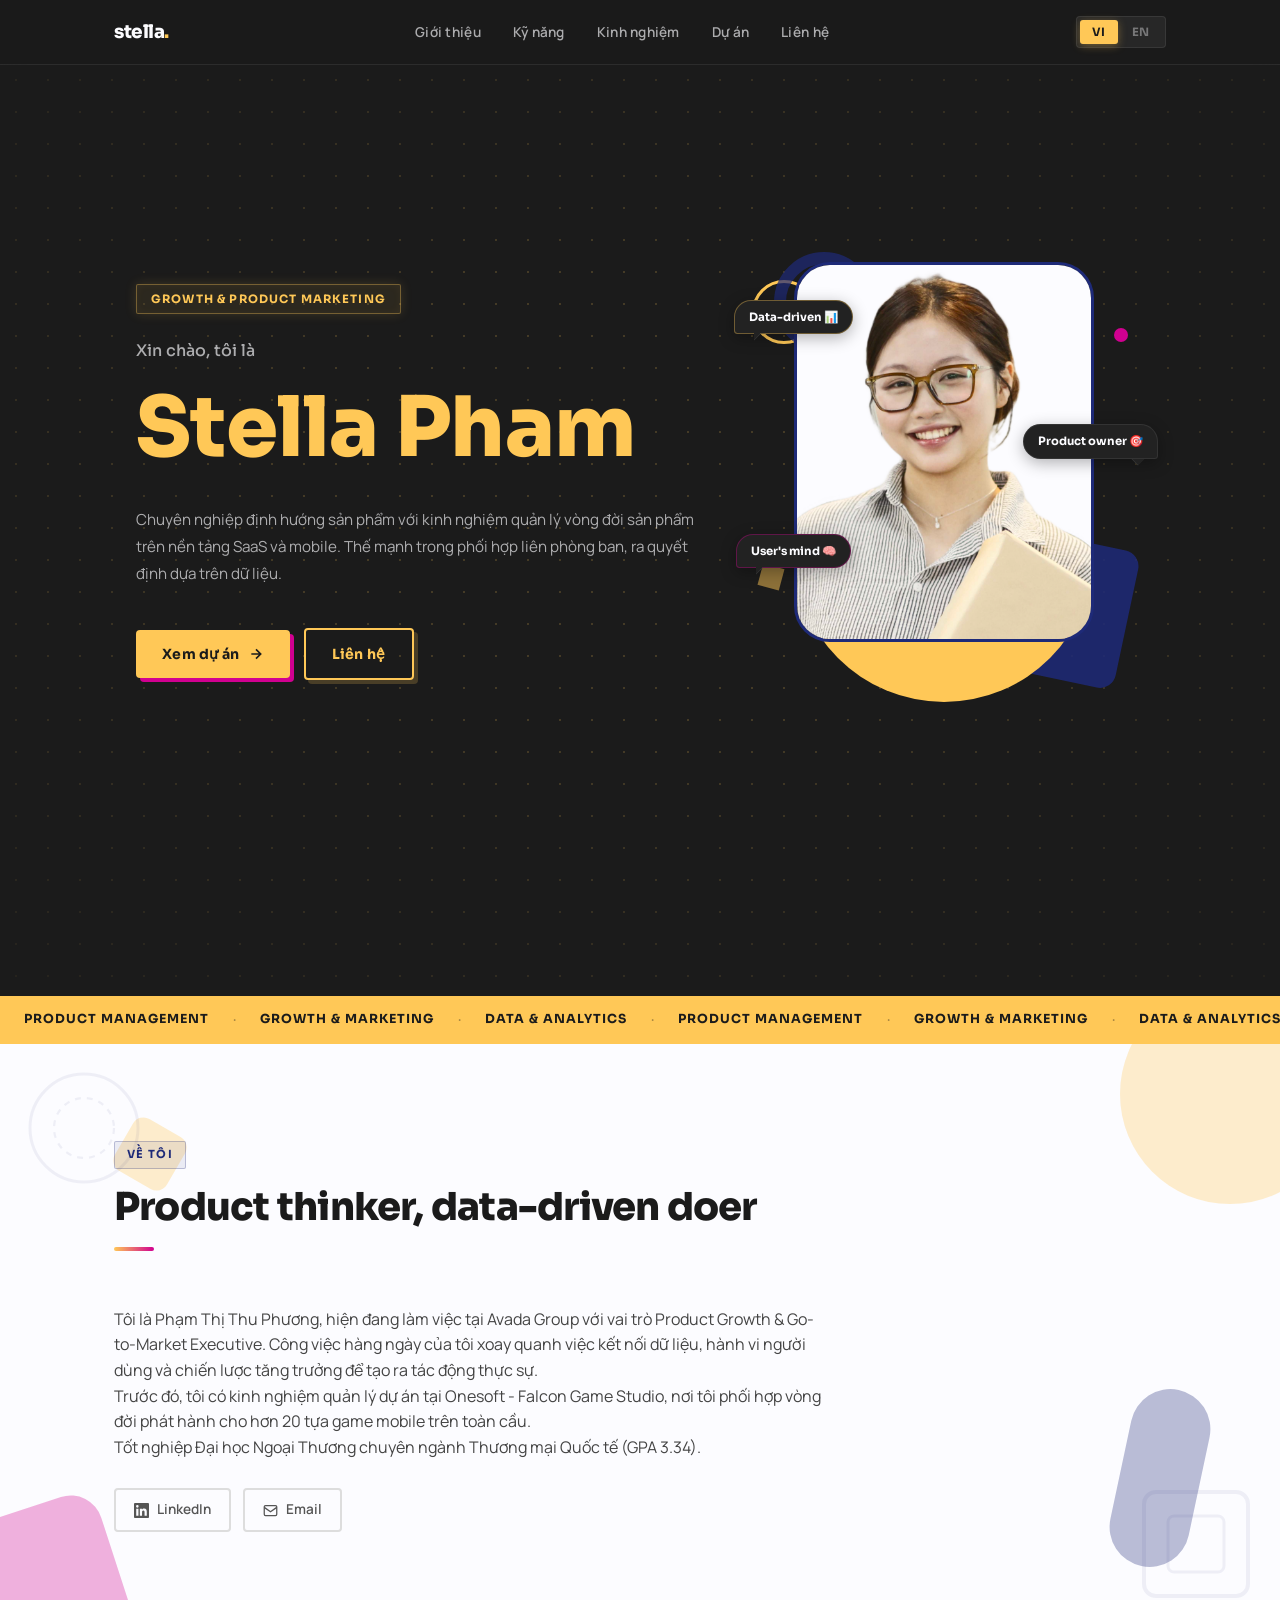
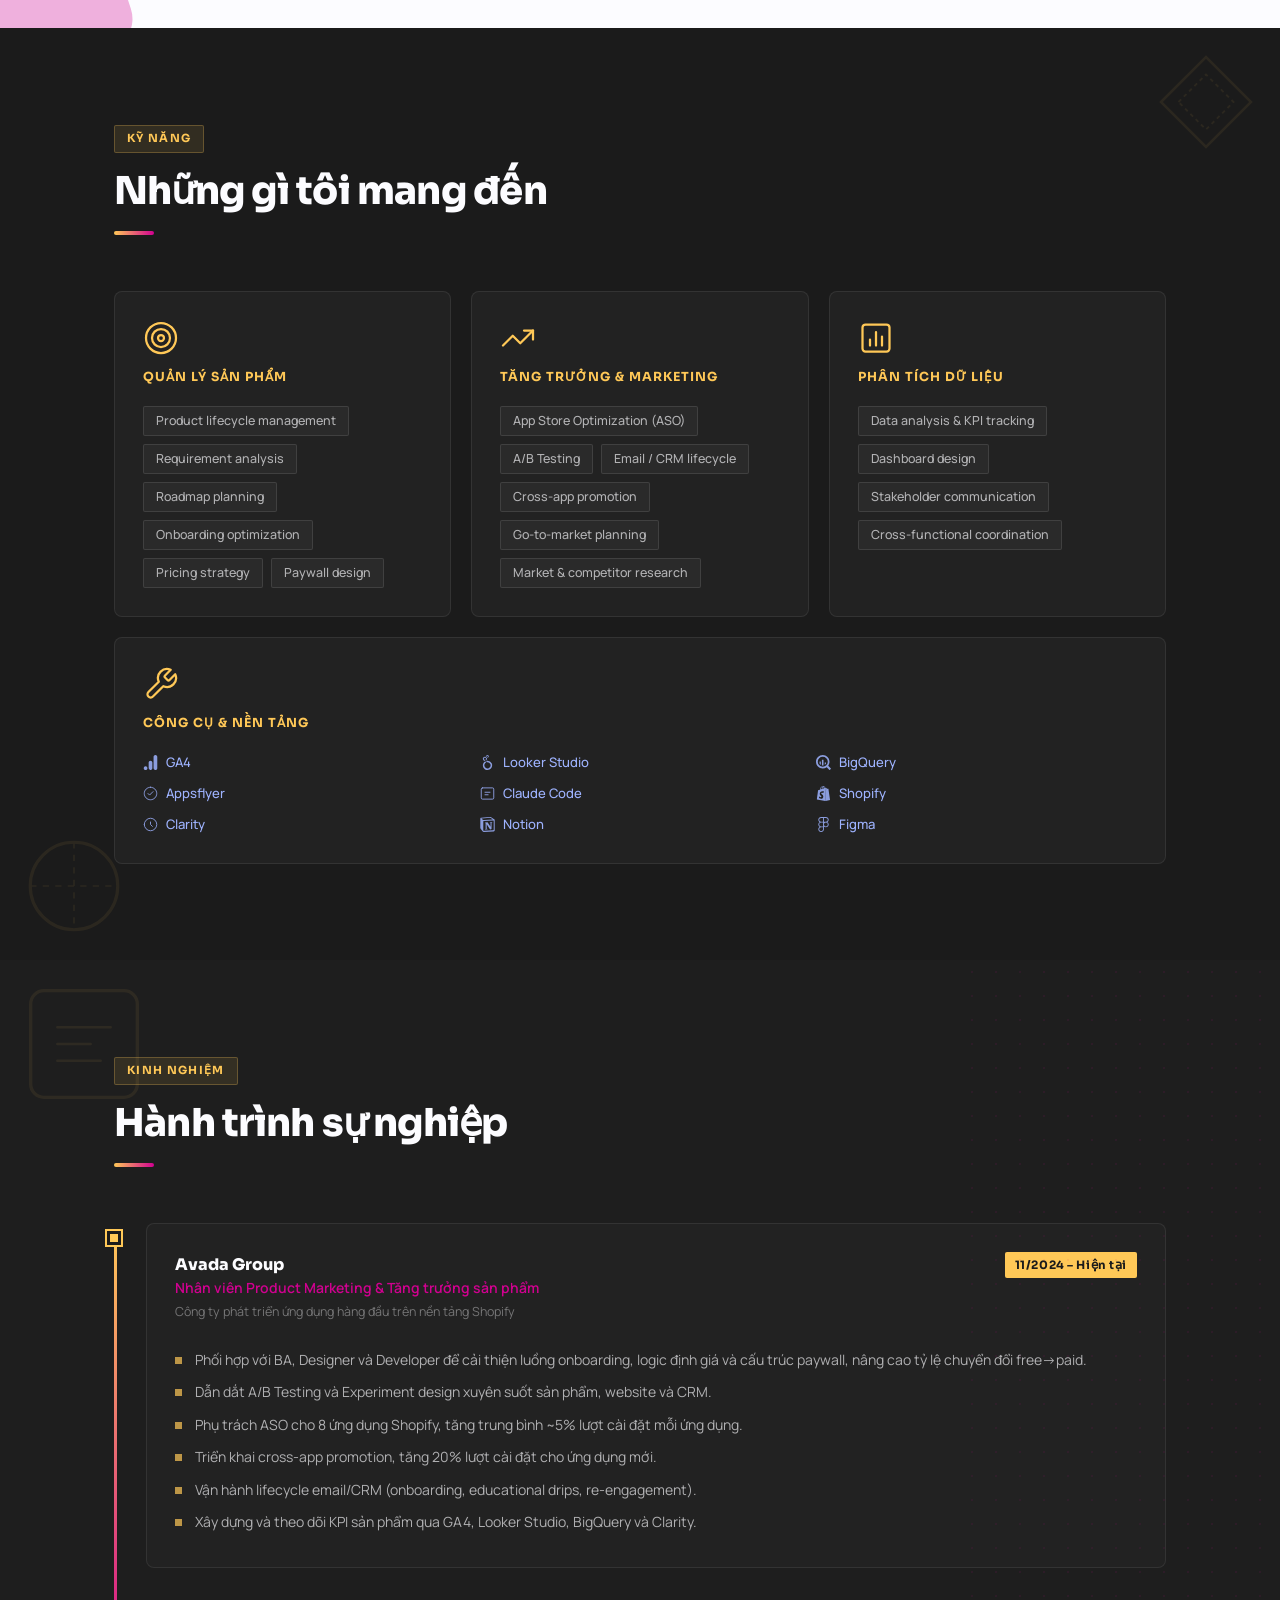
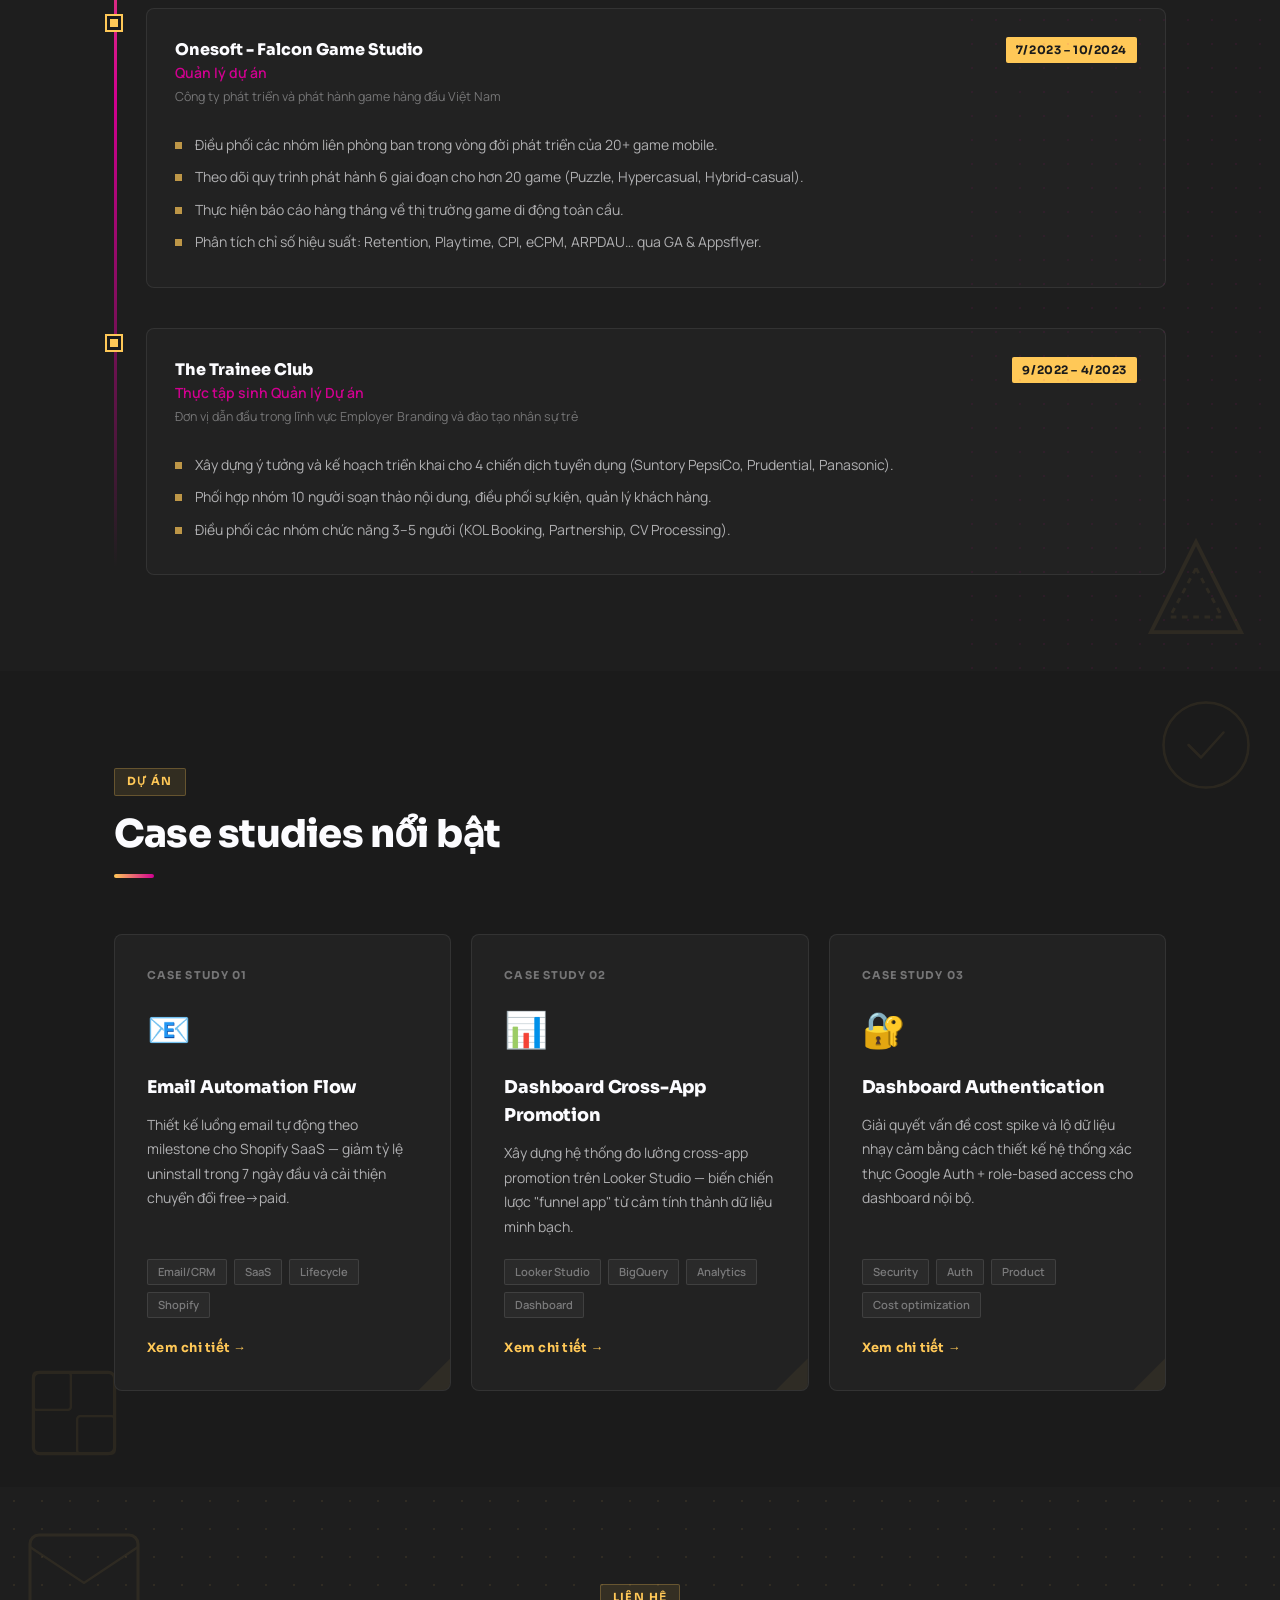
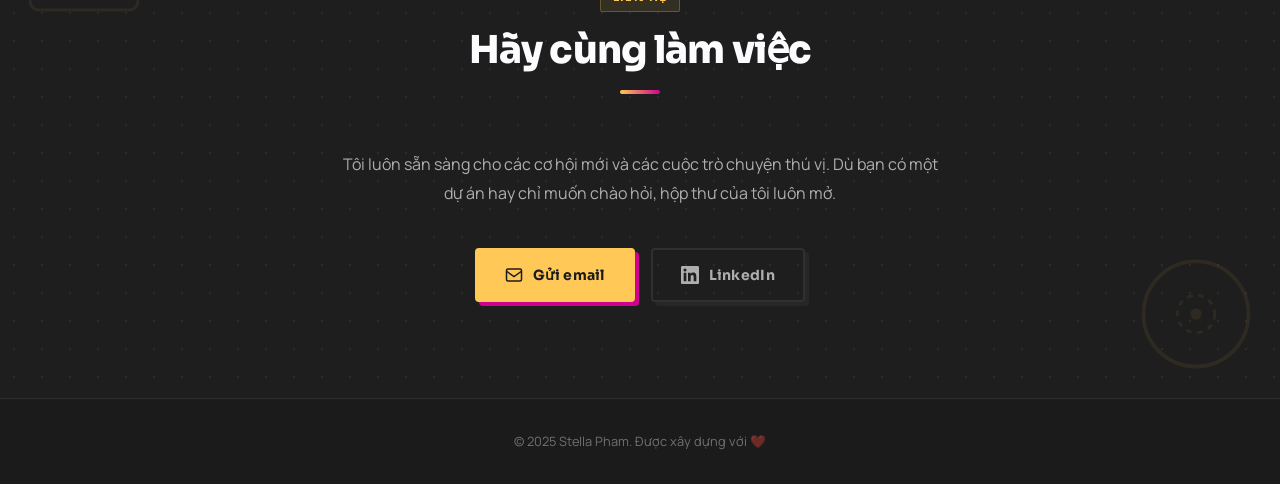
==== index.html @ 6e833554 "Initial commit — Stella Pham portfolio Full portfolio site: hero, about, skills, experience, project" ====
<!DOCTYPE html>
<html lang="vi">
<head>
  <meta charset="UTF-8" />
  <meta name="viewport" content="width=device-width, initial-scale=1.0" />
  <title>Stella Pham — Growth & Product Marketing</title>
  <meta name="description" content="Portfolio của Stella Pham — Growth & Product Marketing, chuyên gia SaaS & mobile." />
  <link rel="preconnect" href="https://fonts.googleapis.com" />
  <link rel="preconnect" href="https://fonts.gstatic.com" crossorigin />
  <link href="https://fonts.googleapis.com/css2?family=Sora:wght@400;500;600;700;800&family=Manrope:wght@400;500;600;700;800&display=swap" rel="stylesheet" />
  <link rel="stylesheet" href="css/style.css" />
</head>
<body>

<!-- ===================== NAVBAR ===================== -->
<nav>
  <div class="nav-inner">
    <div class="nav-logo">stella<span>.</span></div>
    <ul class="nav-links">
      <li><a href="#about" class="nav-link">Giới thiệu</a></li>
      <li><a href="#skills" class="nav-link">Kỹ năng</a></li>
      <li><a href="#experience" class="nav-link">Kinh nghiệm</a></li>
      <li><a href="#projects" class="nav-link">Dự án</a></li>
      <li><a href="#contact" class="nav-link">Liên hệ</a></li>
    </ul>
    <div class="lang-toggle">
      <button class="lang-btn active" data-lang="vi">VI</button>
      <button class="lang-btn" data-lang="en">EN</button>
    </div>
  </div>
</nav>

<!-- ===================== HERO ===================== -->
<section class="hero" id="home">
  <div class="hero-grid"></div>
  <div class="container">
    <div class="hero-layout">

      <!-- LEFT: Text -->
      <div class="hero-content">
        <div class="hero-tag" id="hero-badge-text">Growth & Product Marketing</div>

        <h1>
          <span id="hero-h1-line1">Xin chào, tôi là</span><br>
          <span class="name" id="hero-name">Stella Pham</span>
        </h1>

        <p class="hero-bio" id="hero-bio">
          Chuyên nghiệp định hướng sản phẩm với kinh nghiệm quản lý vòng đời sản phẩm trên nền tảng SaaS và mobile.
        </p>
        <div class="hero-cta">
          <a href="#projects" class="btn btn-primary" id="hero-cta-projects">
            <span id="hero-cta-projects-text">Xem dự án</span>
            <svg width="16" height="16" viewBox="0 0 24 24" fill="none" stroke="currentColor" stroke-width="2.5"><path d="M5 12h14M12 5l7 7-7 7"/></svg>
          </a>
          <a href="#contact" class="btn btn-secondary" id="hero-cta-contact">Liên hệ</a>
        </div>
      </div>

      <!-- RIGHT: Photo -->
      <div class="hero-visual">
        <!-- Decorative shapes -->
        <div class="hv-shape hv-shape-ring"></div>
        <div class="hv-shape hv-shape-dot"></div>
        <div class="hv-shape hv-shape-sq"></div>

        <!-- Chat bubbles -->
        <div class="hv-bubble hv-bubble-1">Data-driven 📊</div>
        <div class="hv-bubble hv-bubble-2">Product owner 🎯</div>
        <div class="hv-bubble hv-bubble-3">User's mind 🧠</div>

        <!-- Navy shapes behind photo -->
        <div class="hv-navy-rect"></div>
        <div class="hv-navy-ring"></div>

        <div class="hv-blob"></div>
        <div class="hv-frame">
          <img src="assets/avatar2.png" alt="Stella Pham" class="hv-photo" />
        </div>
      </div>

    </div>
  </div>
</section>

<!-- ===================== SCROLLING BANNER ===================== -->
<div class="marquee-bar">
  <div class="marquee-track">
    <span class="marquee-item">Product Management</span>
    <span class="marquee-sep">·</span>
    <span class="marquee-item">Growth &amp; Marketing</span>
    <span class="marquee-sep">·</span>
    <span class="marquee-item">Data &amp; Analytics</span>
    <span class="marquee-sep">·</span>
    <span class="marquee-item">Product Management</span>
    <span class="marquee-sep">·</span>
    <span class="marquee-item">Growth &amp; Marketing</span>
    <span class="marquee-sep">·</span>
    <span class="marquee-item">Data &amp; Analytics</span>
    <span class="marquee-sep">·</span>
    <span class="marquee-item">Product Management</span>
    <span class="marquee-sep">·</span>
    <span class="marquee-item">Growth &amp; Marketing</span>
    <span class="marquee-sep">·</span>
    <span class="marquee-item">Data &amp; Analytics</span>
    <span class="marquee-sep">·</span>
    <span class="marquee-item">Product Management</span>
    <span class="marquee-sep">·</span>
    <span class="marquee-item">Growth &amp; Marketing</span>
    <span class="marquee-sep">·</span>
    <span class="marquee-item">Data &amp; Analytics</span>
    <span class="marquee-sep">·</span>
  </div>
</div>

<!-- ===================== ABOUT ===================== -->
<section id="about" class="has-deco">
  <div class="about-shape about-shape-1"></div>
  <div class="about-shape about-shape-2"></div>
  <div class="about-shape about-shape-3"></div>
  <div class="about-shape about-shape-4"></div>
  <svg class="sec-deco sec-deco-tl" viewBox="0 0 80 80" fill="none" xmlns="http://www.w3.org/2000/svg">
    <circle cx="40" cy="40" r="36" stroke="currentColor" stroke-width="2"/>
    <circle cx="40" cy="40" r="20" stroke="currentColor" stroke-width="1.5" stroke-dasharray="4 4"/>
  </svg>
  <svg class="sec-deco sec-deco-br" viewBox="0 0 60 60" fill="none" xmlns="http://www.w3.org/2000/svg">
    <rect x="4" y="4" width="52" height="52" rx="6" stroke="currentColor" stroke-width="2"/>
    <rect x="16" y="16" width="28" height="28" rx="3" stroke="currentColor" stroke-width="1.5"/>
  </svg>
  <div class="container">
    <div class="about-grid">
      <div class="fade-in">
        <div class="section-header">
          <div class="section-tag" id="about-tag">Về tôi</div>
          <h2 class="section-title" id="about-title">Product thinker, data-driven doer</h2>
          <div class="section-line"></div>
        </div>
        <p id="about-p1"></p>
        <p id="about-p2"></p>
        <p id="about-p3"></p>
        <div class="about-links">
          <a href="https://www.linkedin.com/in/stella-pham-growth/" target="_blank" class="about-link">
            <svg viewBox="0 0 24 24" fill="currentColor"><path d="M20.447 20.452h-3.554v-5.569c0-1.328-.027-3.037-1.852-3.037-1.853 0-2.136 1.445-2.136 2.939v5.667H9.351V9h3.414v1.561h.046c.477-.9 1.637-1.85 3.37-1.85 3.601 0 4.267 2.37 4.267 5.455v6.286zM5.337 7.433a2.062 2.062 0 01-2.063-2.065 2.064 2.064 0 112.063 2.065zm1.782 13.019H3.555V9h3.564v11.452zM22.225 0H1.771C.792 0 0 .774 0 1.729v20.542C0 23.227.792 24 1.771 24h20.451C23.2 24 24 23.227 24 22.271V1.729C24 .774 23.2 0 22.222 0h.003z"/></svg>
            <span id="about-link-linkedin">LinkedIn</span>
          </a>
          <a href="mailto:stellapham.work@gmail.com" class="about-link">
            <svg viewBox="0 0 24 24" fill="none" stroke="currentColor" stroke-width="2"><rect x="2" y="4" width="20" height="16" rx="2"/><path d="m2 7 10 7 10-7"/></svg>
            <span id="about-link-email">Email</span>
          </a>
        </div>
      </div>
    </div>
  </div>
</section>

<!-- ===================== SKILLS ===================== -->
<section id="skills" class="has-deco">
  <svg class="sec-deco sec-deco-tr" viewBox="0 0 80 80" fill="none">
    <path d="M4 40 L40 4 L76 40 L40 76 Z" stroke="currentColor" stroke-width="2"/>
    <path d="M18 40 L40 18 L62 40 L40 62 Z" stroke="currentColor" stroke-width="1.5" stroke-dasharray="3 3"/>
  </svg>
  <svg class="sec-deco sec-deco-bl" viewBox="0 0 64 64" fill="none">
    <circle cx="32" cy="32" r="28" stroke="currentColor" stroke-width="2"/>
    <line x1="32" y1="4" x2="32" y2="60" stroke="currentColor" stroke-width="1" stroke-dasharray="4 4"/>
    <line x1="4" y1="32" x2="60" y2="32" stroke="currentColor" stroke-width="1" stroke-dasharray="4 4"/>
  </svg>
  <div class="container">
    <div class="section-header fade-in">
      <div class="section-tag" id="skills-tag">Kỹ năng</div>
      <h2 class="section-title" id="skills-title">Những gì tôi mang đến</h2>
      <div class="section-line"></div>
    </div>
    <div class="skills-grid">
      <div class="skill-category fade-in">
        <div class="skill-cat-icon"><svg viewBox="0 0 24 24" fill="none" stroke="currentColor" stroke-width="1.5" stroke-linecap="round"><circle cx="12" cy="12" r="10"/><circle cx="12" cy="12" r="6"/><circle cx="12" cy="12" r="2"/></svg></div>
        <div class="skill-cat-name" id="skills-cat1">Quản lý sản phẩm</div>
        <div class="skill-tags">
          <span class="skill-tag">Product lifecycle management</span>
          <span class="skill-tag">Requirement analysis</span>
          <span class="skill-tag">Roadmap planning</span>
          <span class="skill-tag">Onboarding optimization</span>
          <span class="skill-tag">Pricing strategy</span>
          <span class="skill-tag">Paywall design</span>
        </div>
      </div>
      <div class="skill-category fade-in">
        <div class="skill-cat-icon"><svg viewBox="0 0 24 24" fill="none" stroke="currentColor" stroke-width="1.5" stroke-linecap="round" stroke-linejoin="round"><polyline points="22 7 13.5 15.5 8.5 10.5 2 17"/><polyline points="16 7 22 7 22 13"/></svg></div>
        <div class="skill-cat-name" id="skills-cat2">Tăng trưởng & Marketing</div>
        <div class="skill-tags">
          <span class="skill-tag">App Store Optimization (ASO)</span>
          <span class="skill-tag">A/B Testing</span>
          <span class="skill-tag">Email / CRM lifecycle</span>
          <span class="skill-tag">Cross-app promotion</span>
          <span class="skill-tag">Go-to-market planning</span>
          <span class="skill-tag">Market & competitor research</span>
        </div>
      </div>
      <div class="skill-category fade-in">
        <div class="skill-cat-icon"><svg viewBox="0 0 24 24" fill="none" stroke="currentColor" stroke-width="1.5" stroke-linecap="round" stroke-linejoin="round"><rect x="3" y="3" width="18" height="18" rx="2"/><path d="M8 17V13M12 17V8M16 17V11"/></svg></div>
        <div class="skill-cat-name" id="skills-cat3">Phân tích dữ liệu</div>
        <div class="skill-tags">
          <span class="skill-tag">Data analysis & KPI tracking</span>
          <span class="skill-tag">Dashboard design</span>
          <span class="skill-tag">Stakeholder communication</span>
          <span class="skill-tag">Cross-functional coordination</span>
        </div>
      </div>
      <div class="skill-category skill-category-full fade-in">
        <div class="skill-cat-icon"><svg viewBox="0 0 24 24" fill="none" stroke="currentColor" stroke-width="1.5" stroke-linecap="round" stroke-linejoin="round"><path d="M14.7 6.3a1 1 0 0 0 0 1.4l1.6 1.6a1 1 0 0 0 1.4 0l3.77-3.77a6 6 0 0 1-7.94 7.94l-6.91 6.91a2.12 2.12 0 0 1-3-3l6.91-6.91a6 6 0 0 1 7.94-7.94l-3.76 3.76z"/></svg></div>
        <div class="skill-cat-name" id="skills-cat4">Công cụ & Nền tảng</div>
        <div class="tool-list">
          <div class="tool-item">
            <svg class="tool-icon" viewBox="0 0 24 24" fill="currentColor"><path d="M22.84 2.9982v17.9987c.0086 1.6473-1.3197 2.9897-2.967 2.9984a2.9808 2.9808 0 01-.3677-.0208c-1.528-.226-2.6477-1.5558-2.6105-3.1V3.1204c-.0369-1.5458 1.0856-2.8762 2.6157-3.1 1.6361-.1915 3.1178.9796 3.3093 2.6158.014.1201.0208.241.0202.3619zM4.1326 18.0548c-1.6417 0-2.9726 1.331-2.9726 2.9726C1.16 22.6691 2.4909 24 4.1326 24s2.9726-1.3309 2.9726-2.9726-1.331-2.9726-2.9726-2.9726zm7.8728-9.0098c-.0171 0-.0342 0-.0513.0003-1.6495.0904-2.9293 1.474-2.891 3.1256v7.9846c0 2.167.9535 3.4825 2.3505 3.763 1.6118.3266 3.1832-.7152 3.5098-2.327.04-.1974.06-.3983.0593-.5998v-8.9585c.003-1.6474-1.33-2.9852-2.9773-2.9882z"/></svg>
            <span>GA4</span>
          </div>
          <div class="tool-item">
            <svg class="tool-icon" viewBox="0 0 24 24" fill="currentColor"><path d="M11.9475 0c-1.1598.0021-2.0982.944-2.096 2.1038a2.1 2.1 0 00.356 1.166l.895-.8959a.884.884 0 11.565.564l-.895.895c.9593.6478 2.2621.3953 2.91-.564.6478-.9593.3953-2.262-.564-2.91A2.096 2.096 0 0011.9475 0zm-.835 6.1128a3.2629 3.2629 0 00-.653-1.965l-1.164 1.162a1.667 1.667 0 01-.318 2.012l.632 1.5449a3.2819 3.2819 0 001.503-2.754zm-3.2499 1.666h-.03c-.9217.0009-1.6697-.7455-1.6707-1.6673-.001-.9217.7454-1.6697 1.6672-1.6707a1.669 1.669 0 01.9195.275l1.152-1.152c-1.4069-1.141-3.4724-.9257-4.6135.4811s-.9257 3.4723.481 4.6135a3.2799 3.2799 0 002.7275.6652l-.633-1.5439v-.001zm4.1279 1.3359c-.728 0-1.452.106-2.15.315l.922 2.2519c2.6872-.6819 5.4184.9438 6.1002 3.631.6818 2.6873-.9439 5.4184-3.6311 6.1002s-5.4184-.9439-6.1002-3.631c-.5682-2.2394.4655-4.5774 2.5041-5.6643l-.91-2.2449c-3.6908 1.808-5.2173 6.2657-3.4093 9.9567l.0005.001c1.808 3.6909 6.2657 5.2173 9.9567 3.4093l.001-.0005c3.6913-1.8071 5.2187-6.2645 3.4116-9.9558a7.4417 7.4417 0 00-6.6865-4.1696h-.008l-.001.001z"/></svg>
            <span>Looker Studio</span>
          </div>
          <div class="tool-item">
            <svg class="tool-icon" viewBox="0 0 24 24" fill="currentColor"><path d="M5.676 10.595h2.052v5.244a5.892 5.892 0 0 1-2.052-2.088v-3.156zm18.179 10.836a.504.504 0 0 1 0 .708l-1.716 1.716a.504.504 0 0 1-.708 0l-4.248-4.248a.206.206 0 0 1-.007-.007c-.02-.02-.028-.045-.043-.066a10.736 10.736 0 0 1-6.334 2.065C4.835 21.599 0 16.764 0 10.799S4.835 0 10.8 0s10.799 4.835 10.799 10.8c0 2.369-.772 4.553-2.066 6.333.025.017.052.028.074.05l4.248 4.248zm-5.028-10.632a8.015 8.015 0 1 0-8.028 8.028h.024a8.016 8.016 0 0 0 8.004-8.028zm-4.86 4.98a6.002 6.002 0 0 0 2.04-2.184v-1.764h-2.04v3.948zm-4.5.948c.442.057.887.08 1.332.072.4.025.8.025 1.2 0V7.692H9.468v9.035z"/></svg>
            <span>BigQuery</span>
          </div>
          <div class="tool-item">
            <svg class="tool-icon" viewBox="0 0 24 24" fill="none" stroke="currentColor" stroke-width="1.5" stroke-linecap="round" stroke-linejoin="round"><path d="M12 2C6.48 2 2 6.48 2 12s4.48 10 10 10 10-4.48 10-10S17.52 2 12 2z"/><path d="M8 12l2.5 2.5L16 9"/></svg>
            <span>Appsflyer</span>
          </div>
          <div class="tool-item">
            <svg class="tool-icon" viewBox="0 0 24 24" fill="none" stroke="currentColor" stroke-width="1.5" stroke-linecap="round" stroke-linejoin="round"><rect x="2" y="3" width="20" height="18" rx="2"/><path d="M8 10h8M8 14h5"/></svg>
            <span>Claude Code</span>
          </div>
          <div class="tool-item">
            <svg class="tool-icon" viewBox="0 0 24 24" fill="currentColor"><path d="M15.337 23.979l7.216-1.561s-2.604-17.613-2.625-17.73c-.018-.116-.114-.192-.211-.192s-1.929-.136-1.929-.136-1.275-1.274-1.439-1.411c-.045-.037-.075-.057-.121-.074l-.914 21.104h.023zM11.71 11.305s-.81-.424-1.774-.424c-1.447 0-1.504.906-1.504 1.141 0 1.232 3.24 1.715 3.24 4.629 0 2.295-1.44 3.76-3.406 3.76-2.354 0-3.54-1.465-3.54-1.465l.646-2.086s1.245 1.066 2.28 1.066c.675 0 .975-.545.975-.932 0-1.619-2.654-1.694-2.654-4.359-.034-2.237 1.571-4.416 4.827-4.416 1.257 0 1.875.361 1.875.361l-.945 2.715-.02.01zM11.17.83c.136 0 .271.038.405.135-.984.465-2.064 1.639-2.508 3.992-.656.213-1.293.405-1.889.578C7.697 3.75 8.951.84 11.17.84V.83zm1.235 2.949v.135c-.754.232-1.583.484-2.394.736.466-1.777 1.333-2.645 2.085-2.971.193.501.309 1.176.309 2.1zm.539-2.234c.694.074 1.141.867 1.429 1.755-.349.114-.735.231-1.158.366v-.252c0-.752-.096-1.371-.271-1.871v.002zm2.992 1.289c-.02 0-.06.021-.078.021s-.289.075-.714.21c-.423-1.233-1.176-2.37-2.508-2.37h-.115C12.135.209 11.669 0 11.265 0 8.159 0 6.675 3.877 6.21 5.846c-1.194.365-2.063.636-2.16.674-.675.213-.694.232-.772.87-.075.462-1.83 14.063-1.83 14.063L15.009 24l.927-21.166z"/></svg>
            <span>Shopify</span>
          </div>
          <div class="tool-item">
            <svg class="tool-icon" viewBox="0 0 24 24" fill="none" stroke="currentColor" stroke-width="1.5" stroke-linecap="round" stroke-linejoin="round"><path d="M2 12a10 10 0 1 0 20 0 10 10 0 0 0-20 0"/><path d="M12 8v4l3 3"/></svg>
            <span>Clarity</span>
          </div>
          <div class="tool-item">
            <svg class="tool-icon" viewBox="0 0 24 24" fill="currentColor"><path d="M4.459 4.208c.746.606 1.026.56 2.428.466l13.215-.793c.28 0 .047-.28-.046-.326L17.86 1.968c-.42-.326-.981-.7-2.055-.607L3.01 2.295c-.466.046-.56.28-.374.466zm.793 3.08v13.904c0 .747.373 1.027 1.214.98l14.523-.84c.841-.046.935-.56.935-1.167V6.354c0-.606-.233-.933-.748-.887l-15.177.887c-.56.047-.747.327-.747.933zm14.337.745c.093.42 0 .84-.42.888l-.7.14v10.264c-.608.327-1.168.514-1.635.514-.748 0-.935-.234-1.495-.933l-4.577-7.186v6.952L12.21 19s0 .84-1.168.84l-3.222.186c-.093-.186 0-.653.327-.746l.84-.233V9.854L7.822 9.76c-.094-.42.14-1.026.793-1.073l3.456-.233 4.764 7.279v-6.44l-1.215-.139c-.093-.514.28-.887.747-.933zM1.936 1.035l13.31-.98c1.634-.14 2.055-.047 3.082.7l4.249 2.986c.7.513.934.653.934 1.213v16.378c0 1.026-.373 1.634-1.68 1.726l-15.458.934c-.98.047-1.448-.093-1.962-.747l-3.129-4.06c-.56-.747-.793-1.306-.793-1.96V2.667c0-.839.374-1.54 1.447-1.632z"/></svg>
            <span>Notion</span>
          </div>
          <div class="tool-item">
            <svg class="tool-icon" viewBox="0 0 24 24" fill="currentColor"><path d="M15.852 8.981h-4.588V0h4.588c2.476 0 4.49 2.014 4.49 4.49s-2.014 4.491-4.49 4.491zM12.735 7.51h3.117c1.665 0 3.019-1.355 3.019-3.019s-1.355-3.019-3.019-3.019h-3.117V7.51zm0 1.471H8.148c-2.476 0-4.49-2.014-4.49-4.49S5.672 0 8.148 0h4.588v8.981zm-4.587-7.51c-1.665 0-3.019 1.355-3.019 3.019s1.354 3.02 3.019 3.02h3.117V1.471H8.148zm4.587 15.019H8.148c-2.476 0-4.49-2.014-4.49-4.49s2.014-4.49 4.49-4.49h4.588v8.98zM8.148 8.981c-1.665 0-3.019 1.355-3.019 3.019s1.355 3.019 3.019 3.019h3.117V8.981H8.148zM8.172 24c-2.489 0-4.515-2.014-4.515-4.49s2.014-4.49 4.49-4.49h4.588v4.441c0 2.503-2.047 4.539-4.563 4.539zm-.024-7.51a3.023 3.023 0 0 0-3.019 3.019c0 1.665 1.365 3.019 3.044 3.019 1.705 0 3.093-1.376 3.093-3.068v-2.97H8.148zm7.704 0h-.098c-2.476 0-4.49-2.014-4.49-4.49s2.014-4.49 4.49-4.49h.098c2.476 0 4.49 2.014 4.49 4.49s-2.014 4.49-4.49 4.49zm-.097-7.509c-1.665 0-3.019 1.355-3.019 3.019s1.355 3.019 3.019 3.019h.098c1.665 0 3.019-1.355 3.019-3.019s-1.355-3.019-3.019-3.019h-.098z"/></svg>
            <span>Figma</span>
          </div>
        </div>
      </div>
    </div>
  </div>
</section>

<!-- ===================== EXPERIENCE ===================== -->
<section id="experience" class="has-deco">
  <svg class="sec-deco sec-deco-tl" viewBox="0 0 72 72" fill="none">
    <rect x="4" y="4" width="64" height="64" rx="8" stroke="currentColor" stroke-width="2"/>
    <path d="M20 26h32M20 36h20M20 46h26" stroke="currentColor" stroke-width="1.5" stroke-linecap="round"/>
  </svg>
  <svg class="sec-deco sec-deco-br" viewBox="0 0 64 64" fill="none">
    <path d="M32 8 L56 56 L8 56 Z" stroke="currentColor" stroke-width="2"/>
    <path d="M32 22 L46 48 L18 48 Z" stroke="currentColor" stroke-width="1.5" stroke-dasharray="3 3"/>
  </svg>
  <div class="container">
    <div class="section-header fade-in">
      <div class="section-tag" id="exp-tag">Kinh nghiệm</div>
      <h2 class="section-title" id="exp-title">Hành trình sự nghiệp</h2>
      <div class="section-line"></div>
    </div>
    <div class="timeline">
      <div id="timeline-container"></div>
    </div>
  </div>
</section>

<!-- ===================== PROJECTS ===================== -->
<section id="projects" class="has-deco">
  <svg class="sec-deco sec-deco-tr" viewBox="0 0 80 80" fill="none">
    <circle cx="40" cy="40" r="34" stroke="currentColor" stroke-width="2"/>
    <path d="M26 40 L36 50 L54 30" stroke="currentColor" stroke-width="2" stroke-linecap="round" stroke-linejoin="round"/>
  </svg>
  <svg class="sec-deco sec-deco-bl" viewBox="0 0 64 64" fill="none">
    <rect x="6" y="6" width="52" height="52" rx="4" stroke="currentColor" stroke-width="2"/>
    <rect x="6" y="6" width="24" height="24" rx="2" stroke="currentColor" stroke-width="1.5" fill="none"/>
    <rect x="34" y="34" width="24" height="24" rx="2" stroke="currentColor" stroke-width="1.5" fill="none"/>
  </svg>
  <div class="container">
    <div class="section-header fade-in">
      <div class="section-tag" id="proj-tag">Dự án</div>
      <h2 class="section-title" id="proj-title">Case studies nổi bật</h2>
      <div class="section-line"></div>
    </div>
    <div class="projects-grid" id="projects-container">
      <!-- rendered by JS -->
    </div>
  </div>
</section>

<!-- ===================== CONTACT ===================== -->
<section id="contact" class="has-deco">
  <svg class="sec-deco sec-deco-tl" viewBox="0 0 80 80" fill="none">
    <rect x="4" y="16" width="72" height="50" rx="6" stroke="currentColor" stroke-width="2"/>
    <path d="M4 24 L40 48 L76 24" stroke="currentColor" stroke-width="1.5"/>
  </svg>
  <svg class="sec-deco sec-deco-br" viewBox="0 0 64 64" fill="none">
    <circle cx="32" cy="32" r="28" stroke="currentColor" stroke-width="2"/>
    <circle cx="32" cy="32" r="10" stroke="currentColor" stroke-width="1.5" stroke-dasharray="3 3"/>
    <circle cx="32" cy="32" r="3" fill="currentColor"/>
  </svg>
  <div class="container">
    <div class="contact-wrap">
      <div class="section-header fade-in">
        <div class="section-tag" id="contact-tag">Liên hệ</div>
        <h2 class="section-title" id="contact-title">Hãy cùng làm việc</h2>
        <div class="section-line"></div>
      </div>
      <p class="contact-desc fade-in" id="contact-desc">
        Tôi luôn sẵn sàng cho các cơ hội mới và các cuộc trò chuyện thú vị.
      </p>
      <div class="contact-links fade-in">
        <a href="mailto:stellapham.work@gmail.com" class="contact-btn contact-btn-primary">
          <svg width="18" height="18" viewBox="0 0 24 24" fill="none" stroke="currentColor" stroke-width="2"><rect x="2" y="4" width="20" height="16" rx="2"/><path d="m2 7 10 7 10-7"/></svg>
          <span id="contact-email-text">Gửi email</span>
        </a>
        <a href="https://www.linkedin.com/in/stella-pham-growth/" target="_blank" class="contact-btn contact-btn-secondary">
          <svg width="18" height="18" viewBox="0 0 24 24" fill="currentColor"><path d="M20.447 20.452h-3.554v-5.569c0-1.328-.027-3.037-1.852-3.037-1.853 0-2.136 1.445-2.136 2.939v5.667H9.351V9h3.414v1.561h.046c.477-.9 1.637-1.85 3.37-1.85 3.601 0 4.267 2.37 4.267 5.455v6.286zM5.337 7.433a2.062 2.062 0 01-2.063-2.065 2.064 2.064 0 112.063 2.065zm1.782 13.019H3.555V9h3.564v11.452zM22.225 0H1.771C.792 0 0 .774 0 1.729v20.542C0 23.227.792 24 1.771 24h20.451C23.2 24 24 23.227 24 22.271V1.729C24 .774 23.2 0 22.222 0h.003z"/></svg>
          <span id="contact-linkedin-text">LinkedIn</span>
        </a>
      </div>
    </div>
  </div>
</section>

<!-- ===================== FOOTER ===================== -->
<footer>
  <p id="footer-text">© 2025 Stella Pham. Built with ❤️</p>
</footer>

<script src="js/main.js"></script>
</body>
</html>
---- css/style.css ----
/* =============================================
   FONTS — Sora (primary) + Manrope (secondary)
   ============================================= */
@import url('https://fonts.googleapis.com/css2?family=Sora:wght@400;500;600;700;800&family=Manrope:wght@400;500;600;700;800&display=swap');

/* =============================================
   BRAND TOKENS
   ============================================= */
:root {
  --yellow:    #FFC857;
  --magenta:   #D10090;
  --white:     #FCFCFF;
  --black:     #1B1B1B;
  --navy:      #1E2A78;

  /* Surfaces */
  --bg:        #1B1B1B;
  --bg-card:   #222222;
  --bg-card-2: #262626;
  --border:    rgba(255,200,87,0.18);
  --border-light: rgba(255,255,255,0.08);

  /* Text */
  --text-primary:   #FCFCFF;
  --text-secondary: rgba(252,252,255,0.65);
  --text-muted:     rgba(252,252,255,0.38);

  /* Accents */
  --accent:       #FFC857;
  --accent-dim:   rgba(255,200,87,0.12);
  --accent-pink:  #D10090;
  --accent-navy:  #1E2A78;

  /* Geometry */
  --radius:    4px;
  --radius-sm: 3px;
  --radius-lg: 8px;
  --shadow:    0 8px 40px rgba(0,0,0,0.5);
  --transition: 0.22s cubic-bezier(0.4,0,0.2,1);

  --font-primary:   'Sora', sans-serif;
  --font-secondary: 'Manrope', sans-serif;
}

/* =============================================
   BASE
   ============================================= */
*, *::before, *::after { box-sizing: border-box; margin: 0; padding: 0; }
html { scroll-behavior: smooth; font-size: 16px; }

body {
  font-family: var(--font-secondary);
  background: var(--bg);
  color: var(--text-primary);
  line-height: 1.6;
  overflow-x: hidden;
}

h1, h2, h3, h4, h5 {
  font-family: var(--font-primary);
  line-height: 1.25;
  font-weight: 700;
}

a { color: var(--accent); text-decoration: none; transition: color var(--transition); }
a:hover { color: #ffd980; }

::-webkit-scrollbar { width: 5px; }
::-webkit-scrollbar-track { background: var(--bg); }
::-webkit-scrollbar-thumb { background: var(--yellow); border-radius: 3px; }

/* =============================================
   LAYOUT
   ============================================= */
.container { max-width: 1100px; margin: 0 auto; padding: 0 24px; }
section { padding: 96px 0; }

/* =============================================
   RETRO GEOMETRIC PATTERNS (SVG backgrounds)
   ============================================= */

/* Dot grid pattern */
.pattern-dots {
  background-image: radial-gradient(circle, rgba(255,200,87,0.25) 1px, transparent 1px);
  background-size: 28px 28px;
}

/* Circle decoration */
.deco-circle {
  position: absolute;
  border-radius: 50%;
  border: 2px solid var(--yellow);
  pointer-events: none;
}
.deco-circle-fill {
  position: absolute;
  border-radius: 50%;
  background: var(--magenta);
  pointer-events: none;
}
.deco-rect {
  position: absolute;
  background: var(--yellow);
  pointer-events: none;
}
.deco-rect-outline {
  position: absolute;
  border: 2px solid var(--yellow);
  pointer-events: none;
}

/* =============================================
   NAVBAR
   ============================================= */
nav {
  position: fixed; top: 0; left: 0; right: 0; z-index: 1000;
  background: rgba(27,27,27,0.92);
  backdrop-filter: blur(14px);
  -webkit-backdrop-filter: blur(14px);
  border-bottom: 1px solid var(--border-light);
}

.nav-inner {
  max-width: 1100px; margin: 0 auto; padding: 0 24px;
  height: 64px; display: flex; align-items: center; justify-content: space-between;
}

.nav-logo {
  font-family: var(--font-primary);
  font-size: 1.15rem; font-weight: 800; color: var(--text-primary);
  letter-spacing: -0.5px;
}
.nav-logo span { color: var(--yellow); }

.nav-links {
  display: flex; align-items: center; gap: 32px; list-style: none;
}
.nav-links a {
  font-family: var(--font-secondary);
  font-size: 0.85rem; font-weight: 600; color: var(--text-secondary);
  letter-spacing: 0.02em; transition: color var(--transition);
  position: relative;
}
.nav-links a::after {
  content: ''; position: absolute; bottom: -4px; left: 0; right: 0;
  height: 2px; background: var(--yellow); border-radius: 1px;
  transform: scaleX(0); transform-origin: left;
  transition: transform var(--transition);
}
.nav-links a:hover { color: var(--text-primary); }
.nav-links a:hover::after { transform: scaleX(1); }

.lang-toggle {
  display: flex; align-items: center; gap: 2px;
  background: rgba(255,255,255,0.06); border: 1px solid var(--border-light);
  border-radius: 4px; padding: 3px;
}
.lang-btn {
  font-family: var(--font-primary);
  padding: 5px 12px; border-radius: 3px;
  font-size: 0.72rem; font-weight: 700; letter-spacing: 0.05em;
  border: none; cursor: pointer; transition: all var(--transition);
  color: var(--text-muted); background: transparent;
}
.lang-btn.active {
  background: var(--yellow); color: var(--black);
  box-shadow: 0 2px 8px rgba(255,200,87,0.35);
}

/* =============================================
   HERO
   ============================================= */
.hero {
  min-height: 100vh; display: flex; align-items: center;
  padding-top: 64px;
  position: relative; overflow: hidden;
  background: var(--black);
}

/* Retro dot-grid overlay */
.hero-grid {
  position: absolute; inset: 0; z-index: 0;
  background-image: radial-gradient(circle, rgba(255,200,87,0.18) 1px, transparent 1px);
  background-size: 32px 32px;
  mask-image: radial-gradient(ellipse 90% 80% at 50% 50%, black 30%, transparent 100%);
}

/* Retro geometric decorations */
.hero-deco {
  position: absolute; inset: 0; z-index: 0; pointer-events: none; overflow: hidden;
}
.hero-deco-circle-1 {
  width: 320px; height: 320px; border-radius: 50%;
  border: 32px solid var(--navy);
  position: absolute; right: -80px; top: 15%;
  opacity: 0.55;
}
.hero-deco-circle-2 {
  width: 140px; height: 140px; border-radius: 50%;
  background: var(--magenta);
  position: absolute; right: 180px; top: 8%;
  opacity: 0.2;
}
.hero-deco-rect-1 {
  width: 56px; height: 56px;
  background: var(--yellow);
  position: absolute; left: 6%; bottom: 22%;
  opacity: 0.18;
  transform: rotate(15deg);
}
.hero-deco-rect-2 {
  width: 24px; height: 24px;
  background: var(--magenta);
  position: absolute; left: 12%; bottom: 32%;
  opacity: 0.4;
  transform: rotate(30deg);
}
.hero-deco-line {
  width: 120px; height: 3px;
  background: linear-gradient(90deg, var(--yellow), transparent);
  position: absolute; right: 10%; bottom: 30%;
  opacity: 0.4;
}

/* =============================================
   HERO LAYOUT
   ============================================= */
.hero-layout {
  position: relative; z-index: 1;
  display: grid;
  grid-template-columns: 1fr 400px;
  gap: 48px;
  align-items: center;
  width: 100%;
  min-height: calc(100vh - 64px);
  padding: 60px 0;
}

.hero-content { max-width: 560px; }

.hero-tag {
  display: inline-block;
  font-family: var(--font-primary);
  font-size: 0.72rem; font-weight: 700; letter-spacing: 0.1em;
  text-transform: uppercase;
  color: var(--yellow);
  background: rgba(255,200,87,0.08);
  border: 1px solid rgba(255,200,87,0.35);
  padding: 5px 14px; border-radius: 2px;
  margin-bottom: 28px;
  box-shadow: 0 0 12px rgba(255,200,87,0.15), inset 0 0 8px rgba(255,200,87,0.05);
  animation: tagGlow 3s ease-in-out infinite;
}
@keyframes tagGlow {
  0%, 100% { box-shadow: 0 0 10px rgba(255,200,87,0.12), inset 0 0 6px rgba(255,200,87,0.04); }
  50%       { box-shadow: 0 0 20px rgba(255,200,87,0.28), inset 0 0 12px rgba(255,200,87,0.08); }
}

.hero h1 {
  font-family: var(--font-primary);
  font-weight: 800;
  letter-spacing: -0.03em;
  line-height: 1.1;
  margin-bottom: 36px;
}
/* "Xin chào, tôi là" — nhỏ, sát Stella Pham */
.hero h1 > span:first-child {
  display: block;
  font-size: 1rem;
  font-weight: 500;
  color: var(--text-secondary);
  letter-spacing: 0;
  margin-bottom: 0;
}
/* Stella Pham — rất lớn */
.hero h1 .name {
  display: block;
  font-size: clamp(3rem, 7vw, 5.2rem);
  color: var(--yellow);
  font-style: normal;
  line-height: 1.0;
}

.hero-bio {
  font-family: var(--font-secondary);
  font-size: 0.95rem; color: var(--text-secondary);
  line-height: 1.8; margin-bottom: 40px;
}

.hero-cta { display: flex; gap: 14px; flex-wrap: wrap; align-items: center; }

/* MARQUEE BANNER */
.marquee-bar {
  width: 100%;
  background: var(--yellow);
  overflow: hidden;
  padding: 14px 0;
}
.marquee-track {
  display: flex;
  width: max-content;
  animation: marquee 20s linear infinite;
  gap: 0;
}
.marquee-item {
  font-family: var(--font-primary);
  font-size: 0.78rem;
  font-weight: 700;
  letter-spacing: 0.08em;
  text-transform: uppercase;
  color: var(--black);
  white-space: nowrap;
  padding: 0 24px;
}
.marquee-sep {
  font-size: 0.78rem;
  font-weight: 700;
  color: var(--black);
  opacity: 0.4;
  align-self: center;
  flex-shrink: 0;
}
@keyframes marquee {
  0%   { transform: translateX(0); }
  100% { transform: translateX(-50%); }
}

/* BUTTONS */
.btn {
  display: inline-flex; align-items: center; gap: 8px;
  padding: 13px 26px; border-radius: var(--radius);
  font-family: var(--font-primary);
  font-size: 0.875rem; font-weight: 700; letter-spacing: 0.02em;
  transition: all var(--transition); cursor: pointer; border: none;
}
.btn-primary {
  background: var(--yellow); color: var(--black);
  box-shadow: 4px 4px 0px var(--magenta);
}
.btn-primary:hover {
  background: #ffd980; color: var(--black);
  transform: translate(-2px, -2px);
  box-shadow: 6px 6px 0px var(--magenta);
}
.btn-secondary {
  background: transparent; color: var(--yellow);
  border: 2px solid var(--yellow);
  box-shadow: 4px 4px 0px rgba(255,200,87,0.2);
}
.btn-secondary:hover {
  background: rgba(255,200,87,0.08);
  transform: translate(-2px, -2px);
  box-shadow: 6px 6px 0px rgba(255,200,87,0.3);
}

/* =============================================
   HERO VISUAL
   ============================================= */
.hero-visual {
  position: relative;
  width: 400px;
  height: 480px;
  flex-shrink: 0;
  display: flex;
  align-items: center;
  justify-content: center;
}

/* Navy shapes — behind blob & frame */
.hv-navy-rect {
  position: absolute;
  width: 100px; height: 140px;
  background: var(--navy);
  border-radius: 16px;
  bottom: 40px; right: 16px;
  z-index: 0;
  opacity: 0.85;
  transform: rotate(12deg);
  animation: floatYRot2 7s ease-in-out infinite 0.5s;
}
@keyframes floatYRot2 {
  0%, 100% { transform: translateY(0) rotate(12deg); }
  50%       { transform: translateY(-8px) rotate(14deg); }
}
.hv-navy-ring {
  position: absolute;
  width: 100px; height: 100px;
  border-radius: 50%;
  border: 12px solid var(--navy);
  top: 10px; left: 30px;
  z-index: 0;
  opacity: 0.7;
  animation: floatY 6s ease-in-out infinite 2s;
}

.hv-blob {
  position: absolute;
  bottom: 20px;
  left: 50%;
  transform: translateX(-50%);
  width: 300px;
  height: 300px;
  border-radius: 50%;
  background: var(--yellow);
  z-index: 0;
}

.hv-frame {
  position: relative;
  z-index: 1;
  width: 300px;
  height: 380px;
  border: 3px solid var(--navy);
  border-radius: 36px;
  overflow: hidden;
  margin-top: -60px; /* đẩy lên cao hơn */
  background: transparent;
}

.hv-photo {
  width: 100%;
  height: 100%;
  object-fit: cover;
  object-position: top center;
  display: block;
}

/* Decorative shapes */
.hv-shape { position: absolute; pointer-events: none; z-index: 0; }

.hv-shape-ring {
  width: 64px; height: 64px;
  border-radius: 50%;
  border: 3px solid var(--yellow);
  top: 8%; left: 2%;
  animation: floatY 5s ease-in-out infinite;
}
.hv-shape-dot {
  width: 14px; height: 14px;
  border-radius: 50%;
  background: var(--magenta);
  top: 18%; right: 4%;
  animation: floatY 4s ease-in-out infinite 0.8s;
}
.hv-shape-sq {
  width: 22px; height: 22px;
  background: var(--yellow);
  opacity: 0.5;
  bottom: 28%; left: 4%;
  transform: rotate(15deg);
  animation: floatY 6s ease-in-out infinite 1.5s;
}

/* Chat bubbles */
.hv-bubble {
  position: absolute;
  font-family: var(--font-primary);
  font-size: 0.72rem; font-weight: 700;
  color: var(--text-primary);
  background: var(--bg-card);
  border: 1px solid var(--border-light);
  border-radius: 20px 20px 20px 4px;
  padding: 7px 14px;
  white-space: nowrap;
  z-index: 4;
  box-shadow: 0 4px 16px rgba(0,0,0,0.3);
}
/* Bubble tail */
.hv-bubble::after {
  content: '';
  position: absolute;
  bottom: -6px; left: 14px;
  width: 10px; height: 10px;
  background: var(--bg-card);
  border-right: 1px solid var(--border-light);
  border-bottom: 1px solid var(--border-light);
  clip-path: polygon(0 0, 100% 100%, 100% 0);
  transform: rotate(45deg);
}

.hv-bubble-1 {
  top: 12%; left: -10px;
  animation: floatY 4.5s ease-in-out infinite;
  border-color: rgba(255,200,87,0.35);
}
.hv-bubble-2 {
  top: 38%; right: -14px;
  border-radius: 20px 20px 4px 20px;
  animation: floatY 5.5s ease-in-out infinite 1s;
}
.hv-bubble-2::after {
  left: auto; right: 14px;
  transform: rotate(135deg);
}
.hv-bubble-3 {
  bottom: 32%; left: -8px;
  animation: floatY 5s ease-in-out infinite 2s;
  border-color: rgba(209,0,144,0.35);
}

@keyframes floatY {
  0%, 100% { transform: translateY(0); }
  50%       { transform: translateY(-8px); }
}
/* sq has its own rotation, override */
.hv-shape-sq { animation-name: floatYRot; }
@keyframes floatYRot {
  0%, 100% { transform: translateY(0) rotate(15deg); }
  50%       { transform: translateY(-8px) rotate(25deg); }
}

/* =============================================
   SECTION DECO ICONS
   ============================================= */
.has-deco { position: relative; overflow: hidden; }

.sec-deco {
  position: absolute;
  pointer-events: none;
  color: var(--yellow);
  opacity: 0.07;
  z-index: 0;
}
.sec-deco-tl { width: 120px; height: 120px; top: 24px;  left: 24px;  }
.sec-deco-tr { width: 100px; height: 100px; top: 24px;  right: 24px; }
.sec-deco-bl { width: 100px; height: 100px; bottom: 24px; left: 24px; }
.sec-deco-br { width: 120px; height: 120px; bottom: 24px; right: 24px; }
/* Override deco color on light-bg sections */
#about .sec-deco { color: var(--navy); opacity: 0.06; }
/* About section text on white bg */
#about .section-title { color: var(--black); }
#about p { color: #444; }
/* About tag — navy */
#about .section-tag {
  color: var(--navy);
  background: rgba(30,42,120,0.08);
  border-color: rgba(30,42,120,0.25);
}
/* About background shapes */
.about-shape {
  position: absolute;
  pointer-events: none;
  z-index: 0;
  opacity: 0.3;
}
/* Yellow circle — top right */
.about-shape-1 {
  width: 220px; height: 220px;
  border-radius: 50%;
  background: var(--yellow);
  top: -60px; right: -60px;
}
/* Magenta rounded rect — bottom left */
.about-shape-2 {
  width: 160px; height: 160px;
  border-radius: 32px;
  background: var(--magenta);
  bottom: -40px; left: -40px;
  transform: rotate(-18deg);
}
/* Navy pill — mid right */
.about-shape-3 {
  width: 80px; height: 180px;
  border-radius: 999px;
  background: var(--navy);
  bottom: 60px; right: 80px;
  transform: rotate(12deg);
}
/* Yellow small square — top left area */
.about-shape-4 {
  width: 60px; height: 60px;
  border-radius: 12px;
  background: var(--yellow);
  top: 80px; left: 120px;
  transform: rotate(30deg);
}

/* Skill category icon — SVG outline */
.skill-cat-icon {
  width: 36px; height: 36px;
  margin-bottom: 14px;
  color: var(--yellow);
}
.skill-cat-icon svg {
  width: 100%; height: 100%;
}

/* =============================================
   SECTION HEADER
   ============================================= */
.section-header { margin-bottom: 56px; }
.section-tag {
  font-family: var(--font-primary);
  display: inline-block;
  font-size: 0.7rem; font-weight: 700; letter-spacing: 0.12em;
  text-transform: uppercase; color: var(--yellow);
  background: rgba(255,200,87,0.1);
  border: 1px solid rgba(255,200,87,0.25);
  padding: 4px 12px; border-radius: 2px;
  margin-bottom: 14px;
}
.section-title {
  font-family: var(--font-primary);
  font-size: clamp(1.7rem, 3.5vw, 2.4rem);
  font-weight: 800; letter-spacing: -0.02em;
  color: var(--text-primary);
}
.section-line {
  width: 40px; height: 4px;
  background: linear-gradient(90deg, var(--yellow), var(--magenta));
  border-radius: 2px; margin-top: 16px;
}

/* =============================================
   ABOUT
   ============================================= */
#about {
  background: var(--white);
  position: relative; overflow: hidden;
}

.about-grid {
  display: grid; grid-template-columns: 1fr; align-items: center;
  position: relative; z-index: 1;
  max-width: 720px;
}

.about-avatar-wrap {
  position: relative;
  flex-shrink: 0;
}
.about-avatar {
  width: 200px; height: 200px; border-radius: 50%;
  background: var(--navy);
  display: flex; align-items: center; justify-content: center;
  position: relative;
  /* Retro multi-color ring */
  border: 5px solid transparent;
  box-shadow:
    0 0 0 5px var(--black),
    0 0 0 9px var(--yellow),
    0 0 0 13px var(--black),
    0 0 0 17px var(--magenta);
}
/* Square cutout decoration */
.about-avatar::before {
  content: '';
  position: absolute; bottom: -18px; right: -18px;
  width: 36px; height: 36px;
  background: var(--yellow);
  border-radius: 0;
  z-index: 2;
}
.about-avatar::after {
  content: '';
  position: absolute; top: -14px; left: -14px;
  width: 24px; height: 24px;
  background: var(--magenta);
  border-radius: 0;
}

.about-initials {
  font-family: var(--font-primary);
  font-size: 2.8rem; font-weight: 800; color: var(--yellow); letter-spacing: -0.05em;
}

.about-text p {
  font-family: var(--font-secondary);
  color: #444; line-height: 1.8; margin-bottom: 14px;
  font-size: 0.95rem;
}
.about-links { display: flex; gap: 12px; margin-top: 28px; flex-wrap: wrap; }
.about-link {
  display: inline-flex; align-items: center; gap: 8px;
  padding: 9px 18px;
  background: transparent;
  border: 2px solid #ddd;
  border-radius: var(--radius);
  font-family: var(--font-secondary);
  font-size: 0.85rem; font-weight: 600; color: #555;
  transition: all var(--transition);
}
.about-link:hover {
  border-color: var(--navy); color: var(--navy);
  background: rgba(30,42,120,0.06);
  transform: translate(-2px, -2px);
  box-shadow: 3px 3px 0 rgba(30,42,120,0.15);
}
.about-link svg { width: 15px; height: 15px; }

/* =============================================
   SKILLS
   ============================================= */
#skills { background: var(--bg); }

.skills-grid { display: grid; grid-template-columns: repeat(auto-fit, minmax(260px, 1fr)); gap: 20px; }
.skill-category-full { grid-column: 1 / -1; }

.skill-category {
  background: var(--bg-card);
  border: 1px solid var(--border-light);
  border-radius: var(--radius-lg);
  padding: 28px;
  transition: all var(--transition);
  position: relative; overflow: hidden;
}
/* Retro corner accent */
.skill-category::before {
  content: '';
  position: absolute; top: 0; left: 0;
  width: 4px; height: 100%;
  background: var(--yellow);
  opacity: 0;
  transition: opacity var(--transition);
}
.skill-category:hover {
  border-color: rgba(255,200,87,0.3);
  transform: translateY(-5px);
  box-shadow: 0 12px 40px rgba(0,0,0,0.4), 4px 4px 0 rgba(255,200,87,0.15);
}
.skill-category:hover::before { opacity: 1; }

.skill-cat-icon { font-size: 1.6rem; margin-bottom: 12px; }
.skill-cat-name {
  font-family: var(--font-primary);
  font-size: 0.78rem; font-weight: 700; letter-spacing: 0.08em;
  text-transform: uppercase; color: var(--yellow);
  margin-bottom: 18px;
}
.skill-tags { display: flex; flex-wrap: wrap; gap: 8px; }
.skill-tag {
  font-family: var(--font-secondary);
  padding: 4px 12px; border-radius: 2px;
  font-size: 0.78rem; font-weight: 500;
  background: rgba(255,255,255,0.04);
  border: 1px solid rgba(255,255,255,0.1);
  color: var(--text-secondary);
  transition: all var(--transition);
}
.skill-tag:hover {
  border-color: rgba(255,200,87,0.4);
  color: var(--yellow);
  background: rgba(255,200,87,0.08);
}
.skill-tag.tool {
  background: rgba(30,42,120,0.5);
  border-color: rgba(30,42,120,0.8);
  color: #9EB3FF;
  font-weight: 600;
}

/* Tools list with icons */
.tool-list {
  display: grid;
  grid-template-columns: repeat(3, 1fr);
  gap: 10px 16px;
}
.tool-item {
  display: flex;
  align-items: center;
  gap: 8px;
  font-family: var(--font-secondary);
  font-size: 0.82rem;
  font-weight: 500;
  color: #9EB3FF;
}
.tool-icon {
  width: 15px;
  height: 15px;
  flex-shrink: 0;
  color: #9EB3FF;
  opacity: 0.85;
}

/* =============================================
   EXPERIENCE
   ============================================= */
#experience {
  background: #1E1E1E;
  position: relative; overflow: hidden;
}
#experience::after {
  content: '';
  position: absolute; right: 0; top: 0; bottom: 0; width: 320px;
  background-image: radial-gradient(circle, rgba(209,0,144,0.08) 1px, transparent 1px);
  background-size: 24px 24px;
  pointer-events: none;
}

.timeline { position: relative; padding-left: 32px; }
.timeline::before {
  content: ''; position: absolute; left: 0; top: 8px; bottom: 8px;
  width: 3px;
  background: linear-gradient(to bottom, var(--yellow), var(--magenta), transparent);
  border-radius: 2px;
}

.timeline-item { position: relative; margin-bottom: 40px; }
.timeline-item:last-child { margin-bottom: 0; }

.timeline-dot {
  position: absolute; left: -39px; top: 8px;
  width: 14px; height: 14px;
  background: var(--yellow);
  border: 3px solid var(--bg);
  border-radius: 0; /* Square dot = retro */
  box-shadow: 0 0 0 2px var(--yellow), 2px 2px 0 var(--magenta);
}

.timeline-card {
  background: var(--bg-card);
  border: 1px solid var(--border-light);
  border-radius: var(--radius-lg); padding: 28px;
  transition: all var(--transition);
  position: relative;
}
.timeline-card:hover {
  border-color: rgba(255,200,87,0.25);
  box-shadow: 4px 4px 0 rgba(255,200,87,0.12), var(--shadow);
}

.timeline-header {
  display: flex; justify-content: space-between; align-items: flex-start;
  gap: 16px; margin-bottom: 6px; flex-wrap: wrap;
}
.timeline-company {
  font-family: var(--font-primary);
  font-size: 1rem; font-weight: 800; color: var(--text-primary);
}
.timeline-period {
  font-family: var(--font-primary);
  font-size: 0.72rem; font-weight: 700; letter-spacing: 0.05em;
  color: var(--black); background: var(--yellow);
  padding: 4px 10px; border-radius: 2px; white-space: nowrap;
}
.timeline-role {
  font-family: var(--font-secondary);
  font-size: 0.875rem; color: var(--magenta); font-weight: 600; margin-bottom: 2px;
}
.timeline-company-desc {
  font-family: var(--font-secondary);
  font-size: 0.78rem; color: var(--text-muted); margin-bottom: 16px;
}
.timeline-bullets { list-style: none; }
.timeline-bullets li {
  font-family: var(--font-secondary);
  font-size: 0.875rem; color: var(--text-secondary); line-height: 1.75;
  padding: 4px 0 4px 20px; position: relative;
}
.timeline-bullets li::before {
  content: ''; position: absolute; left: 0; top: 13px;
  width: 7px; height: 7px;
  background: var(--yellow);
  border-radius: 0; /* Square bullet */
  opacity: 0.7;
}

/* =============================================
   PROJECTS
   ============================================= */
#projects { background: var(--bg); }

.projects-grid { display: grid; grid-template-columns: repeat(auto-fit, minmax(320px, 1fr)); gap: 20px; }

.project-card {
  background: var(--bg-card);
  border: 1px solid var(--border-light);
  border-radius: var(--radius-lg); padding: 32px;
  cursor: pointer; transition: all var(--transition);
  display: flex; flex-direction: column;
  position: relative; overflow: hidden;
}
/* Retro top bar */
.project-card::before {
  content: ''; position: absolute; top: 0; left: 0; right: 0; height: 3px;
  background: linear-gradient(90deg, var(--yellow), var(--magenta));
  transform: scaleX(0); transform-origin: left;
  transition: transform 0.35s cubic-bezier(0.4,0,0.2,1);
}
/* Retro corner square */
.project-card::after {
  content: '';
  position: absolute; bottom: 0; right: 0;
  width: 32px; height: 32px;
  background: rgba(255,200,87,0.06);
  clip-path: polygon(100% 0, 100% 100%, 0 100%);
  transition: background var(--transition);
}
.project-card:hover {
  border-color: rgba(255,200,87,0.3);
  transform: translate(-4px, -4px);
  box-shadow: 4px 4px 0 rgba(255,200,87,0.2), 8px 8px 0 rgba(209,0,144,0.1);
}
.project-card:hover::before { transform: scaleX(1); }
.project-card:hover::after { background: rgba(255,200,87,0.12); }

.project-num {
  font-family: var(--font-primary);
  font-size: 0.68rem; font-weight: 700; letter-spacing: 0.1em;
  color: var(--text-muted); text-transform: uppercase; margin-bottom: 16px;
}
.project-icon { font-size: 2.2rem; margin-bottom: 16px; }
.project-title {
  font-family: var(--font-primary);
  font-size: 1.1rem; font-weight: 800; color: var(--text-primary); margin-bottom: 12px;
  letter-spacing: -0.01em;
}
.project-summary {
  font-family: var(--font-secondary);
  font-size: 0.875rem; color: var(--text-secondary); line-height: 1.75; flex: 1;
}
.project-tags { display: flex; flex-wrap: wrap; gap: 7px; margin-top: 20px; }
.project-tag {
  font-family: var(--font-secondary);
  font-size: 0.7rem; font-weight: 600; padding: 3px 10px;
  border-radius: 2px;
  background: rgba(255,255,255,0.04);
  border: 1px solid rgba(255,255,255,0.1);
  color: var(--text-muted);
}
.project-arrow {
  display: flex; align-items: center; gap: 6px;
  font-family: var(--font-primary);
  font-size: 0.8rem; font-weight: 700; color: var(--yellow);
  margin-top: 20px; transition: gap var(--transition);
  letter-spacing: 0.02em;
}
.project-card:hover .project-arrow { gap: 12px; }

/* =============================================
   CONTACT
   ============================================= */
#contact {
  background: #1E1E1E;
  position: relative; overflow: hidden;
}
#contact::before {
  content: '';
  position: absolute; inset: 0;
  background-image: radial-gradient(circle, rgba(255,200,87,0.08) 1px, transparent 1px);
  background-size: 28px 28px;
  pointer-events: none;
}

.contact-wrap { max-width: 600px; margin: 0 auto; text-align: center; position: relative; }
.contact-wrap .section-header { text-align: center; }
.contact-wrap .section-line { margin: 16px auto 0; }
.contact-desc {
  font-family: var(--font-secondary);
  font-size: 1rem; color: var(--text-secondary); line-height: 1.8; margin-bottom: 40px;
}
.contact-links { display: flex; justify-content: center; gap: 16px; flex-wrap: wrap; }
.contact-btn {
  display: inline-flex; align-items: center; gap: 10px;
  padding: 14px 28px; border-radius: var(--radius);
  font-family: var(--font-primary);
  font-size: 0.875rem; font-weight: 700; letter-spacing: 0.02em;
  transition: all var(--transition);
}
.contact-btn-primary {
  background: var(--yellow); color: var(--black);
  border: 2px solid var(--yellow);
  box-shadow: 4px 4px 0 var(--magenta);
}
.contact-btn-primary:hover {
  background: #ffd980; color: var(--black);
  transform: translate(-2px, -2px);
  box-shadow: 6px 6px 0 var(--magenta);
}
.contact-btn-secondary {
  background: transparent; color: var(--text-secondary);
  border: 2px solid var(--border-light);
  box-shadow: 4px 4px 0 rgba(255,255,255,0.04);
}
.contact-btn-secondary:hover {
  border-color: var(--yellow); color: var(--yellow);
  background: rgba(255,200,87,0.08);
  transform: translate(-2px, -2px);
  box-shadow: 6px 6px 0 rgba(255,200,87,0.2);
}

/* =============================================
   FOOTER
   ============================================= */
footer {
  padding: 32px 24px; text-align: center;
  border-top: 1px solid var(--border-light);
  font-family: var(--font-secondary);
  font-size: 0.8rem; color: var(--text-muted);
}

/* =============================================
   PROJECT DETAIL PAGE
   ============================================= */
.detail-page { padding-top: 64px; }

.detail-hero {
  padding: 80px 0 56px;
  border-bottom: 1px solid var(--border-light);
  background: var(--black);
  position: relative; overflow: hidden;
}
.detail-hero::before {
  content: '';
  position: absolute; inset: 0;
  background-image: radial-gradient(circle, rgba(255,200,87,0.1) 1px, transparent 1px);
  background-size: 28px 28px;
  pointer-events: none;
}

.detail-back {
  display: inline-flex; align-items: center; gap: 8px;
  font-family: var(--font-secondary);
  color: var(--text-muted); font-size: 0.85rem; font-weight: 600;
  margin-bottom: 32px; transition: color var(--transition);
}
.detail-back:hover { color: var(--yellow); }
.detail-back svg { width: 16px; height: 16px; }

.detail-icon { font-size: 2.5rem; margin-bottom: 16px; }
.detail-tag {
  font-family: var(--font-primary);
  display: inline-block; font-size: 0.7rem; font-weight: 700;
  letter-spacing: 0.1em; text-transform: uppercase;
  color: var(--black); background: var(--yellow);
  padding: 4px 12px; border-radius: 2px; margin-bottom: 16px;
}
.detail-title {
  font-family: var(--font-primary);
  font-size: clamp(1.8rem, 4vw, 2.8rem);
  font-weight: 800; letter-spacing: -0.03em;
  margin-bottom: 20px;
}
.detail-summary {
  font-family: var(--font-secondary);
  font-size: 1.05rem; color: var(--text-secondary); max-width: 700px;
  line-height: 1.8; margin-bottom: 32px;
}
.detail-meta { display: flex; gap: 10px; flex-wrap: wrap; }
.detail-meta-tag {
  font-family: var(--font-secondary);
  font-size: 0.78rem; font-weight: 600;
  padding: 6px 14px; border-radius: 2px;
  background: rgba(255,255,255,0.05);
  border: 1px solid var(--border-light);
  color: var(--text-secondary);
}

.detail-body {
  padding: 64px 0;
  background: var(--bg);
}

.detail-grid { display: grid; grid-template-columns: 1fr 1fr; gap: 20px; margin-bottom: 32px; }
.detail-grid-3 { grid-template-columns: repeat(3, 1fr); }

.detail-card {
  background: var(--bg-card);
  border: 1px solid var(--border-light);
  border-radius: var(--radius-lg); padding: 28px;
  transition: border-color var(--transition);
}
.detail-card:hover { border-color: rgba(255,200,87,0.2); }
.detail-card h3 {
  font-family: var(--font-primary);
  font-size: 0.7rem; font-weight: 700; letter-spacing: 0.1em;
  text-transform: uppercase; color: var(--yellow); margin-bottom: 16px;
}
.detail-card p, .detail-card li {
  font-family: var(--font-secondary);
  font-size: 0.9rem; color: var(--text-secondary); line-height: 1.8;
}
.detail-card ul { list-style: none; }
.detail-card ul li { padding: 4px 0 4px 18px; position: relative; }
.detail-card ul li::before {
  content: ''; position: absolute; left: 0; top: 12px;
  width: 7px; height: 7px;
  background: var(--yellow);
  border-radius: 0; opacity: 0.7;
}

.detail-section { margin-bottom: 48px; }
.detail-section-title {
  font-family: var(--font-primary);
  font-size: 1.15rem; font-weight: 800; color: var(--text-primary);
  margin-bottom: 20px; padding-bottom: 12px;
  border-bottom: 2px solid transparent;
  border-image: linear-gradient(90deg, var(--yellow), var(--magenta), transparent) 1;
}

.kpi-grid { display: grid; grid-template-columns: repeat(auto-fit, minmax(150px, 1fr)); gap: 16px; }
.kpi-card {
  background: var(--bg-card);
  border: 1px solid var(--border-light);
  border-radius: var(--radius-sm); padding: 20px; text-align: center;
  transition: all var(--transition);
}
.kpi-card:hover {
  border-color: rgba(255,200,87,0.3);
  box-shadow: 3px 3px 0 rgba(255,200,87,0.15);
}
.kpi-value {
  font-family: var(--font-primary);
  font-size: 1.6rem; font-weight: 800; color: var(--yellow);
  letter-spacing: -0.04em;
}
.kpi-label {
  font-family: var(--font-secondary);
  font-size: 0.75rem; color: var(--text-muted); margin-top: 4px; font-weight: 500;
}

.hypothesis-grid { display: grid; grid-template-columns: repeat(auto-fit, minmax(240px, 1fr)); gap: 16px; }
.hypothesis-card {
  background: var(--bg-card);
  border: 1px solid var(--border-light);
  border-left: 3px solid var(--yellow);
  border-radius: var(--radius-sm); padding: 20px;
}
.hypothesis-label {
  font-family: var(--font-primary);
  font-size: 0.7rem; font-weight: 800; letter-spacing: 0.1em;
  text-transform: uppercase; color: var(--yellow); margin-bottom: 8px;
}
.hypothesis-card p {
  font-family: var(--font-secondary);
  font-size: 0.875rem; color: var(--text-secondary); line-height: 1.75;
}

.user-story-list { display: flex; flex-direction: column; gap: 14px; }
.user-story-card {
  background: var(--bg-card);
  border: 1px solid var(--border-light);
  border-left: 3px solid var(--magenta);
  border-radius: var(--radius-sm); padding: 20px;
}
.user-story-role {
  font-family: var(--font-primary);
  font-size: 0.7rem; font-weight: 800; letter-spacing: 0.08em;
  text-transform: uppercase; color: var(--magenta); margin-bottom: 8px;
}
.user-story-card p {
  font-family: var(--font-secondary);
  font-size: 0.875rem; color: var(--text-secondary); line-height: 1.75;
}

.impact-highlight {
  background: linear-gradient(135deg, rgba(255,200,87,0.07), rgba(209,0,144,0.05));
  border: 1px solid rgba(255,200,87,0.2);
  border-left: 3px solid var(--yellow);
  border-radius: var(--radius-lg); padding: 28px; margin-bottom: 20px;
}
.impact-highlight h3 {
  font-family: var(--font-primary);
  font-size: 0.7rem; font-weight: 800; color: var(--yellow);
  margin-bottom: 10px; text-transform: uppercase; letter-spacing: 0.08em;
}
.impact-highlight p {
  font-family: var(--font-secondary);
  font-size: 0.95rem; color: var(--text-secondary); line-height: 1.8;
}

.detail-nav {
  display: flex; justify-content: space-between; align-items: center;
  padding: 32px 0; border-top: 1px solid var(--border-light);
  gap: 16px; flex-wrap: wrap;
}
.detail-nav a {
  display: inline-flex; align-items: center; gap: 8px;
  padding: 10px 20px; border-radius: var(--radius);
  background: var(--bg-card);
  border: 1px solid var(--border-light);
  font-family: var(--font-secondary);
  font-size: 0.875rem; font-weight: 600; color: var(--text-secondary);
  transition: all var(--transition);
}
.detail-nav a:hover {
  border-color: var(--yellow); color: var(--yellow);
  background: rgba(255,200,87,0.08);
  transform: translate(-2px, -2px);
  box-shadow: 3px 3px 0 rgba(255,200,87,0.2);
}

/* =============================================
   FADE IN
   ============================================= */
.fade-in {
  opacity: 0; transform: translateY(20px);
  transition: opacity 0.55s ease, transform 0.55s ease;
}
.fade-in.visible { opacity: 1; transform: translateY(0); }

/* =============================================
   RESPONSIVE
   ============================================= */
@media (max-width: 960px) {
  .hero-layout {
    grid-template-columns: 1fr;
    gap: 40px;
    padding: 48px 0 60px;
  }
  .hero-content { max-width: 100%; text-align: center; }
  .hero-cta { justify-content: center; }
  .hero-visual {
    width: 280px;
    height: 320px;
    margin: 0 auto;
  }
  .hv-blob { width: 200px; height: 200px; bottom: 10px; }
  .hv-frame { width: 200px; height: 260px; border-radius: 24px; margin-top: -30px; }
  .hv-bubble, .hv-shape, .hv-navy-rect, .hv-navy-ring { display: none; }
}

@media (max-width: 768px) {
  section { padding: 64px 0; }
  .about-grid { grid-template-columns: 1fr; text-align: center; gap: 40px; }
  .about-avatar-wrap { display: flex; justify-content: center; }
  .about-links { justify-content: center; }
  .about-avatar::before, .about-avatar::after { display: none; }
  .detail-grid { grid-template-columns: 1fr; }
  .detail-grid-3 { grid-template-columns: 1fr; }
  .nav-links { display: none; }
  .detail-nav { flex-direction: column; align-items: stretch; text-align: center; }
}

@media (max-width: 480px) {
  .hero h1 .name { font-size: 2.8rem; }
  .hero-cta { flex-direction: column; }
  .btn { justify-content: center; }
  .contact-links { flex-direction: column; align-items: center; }
}
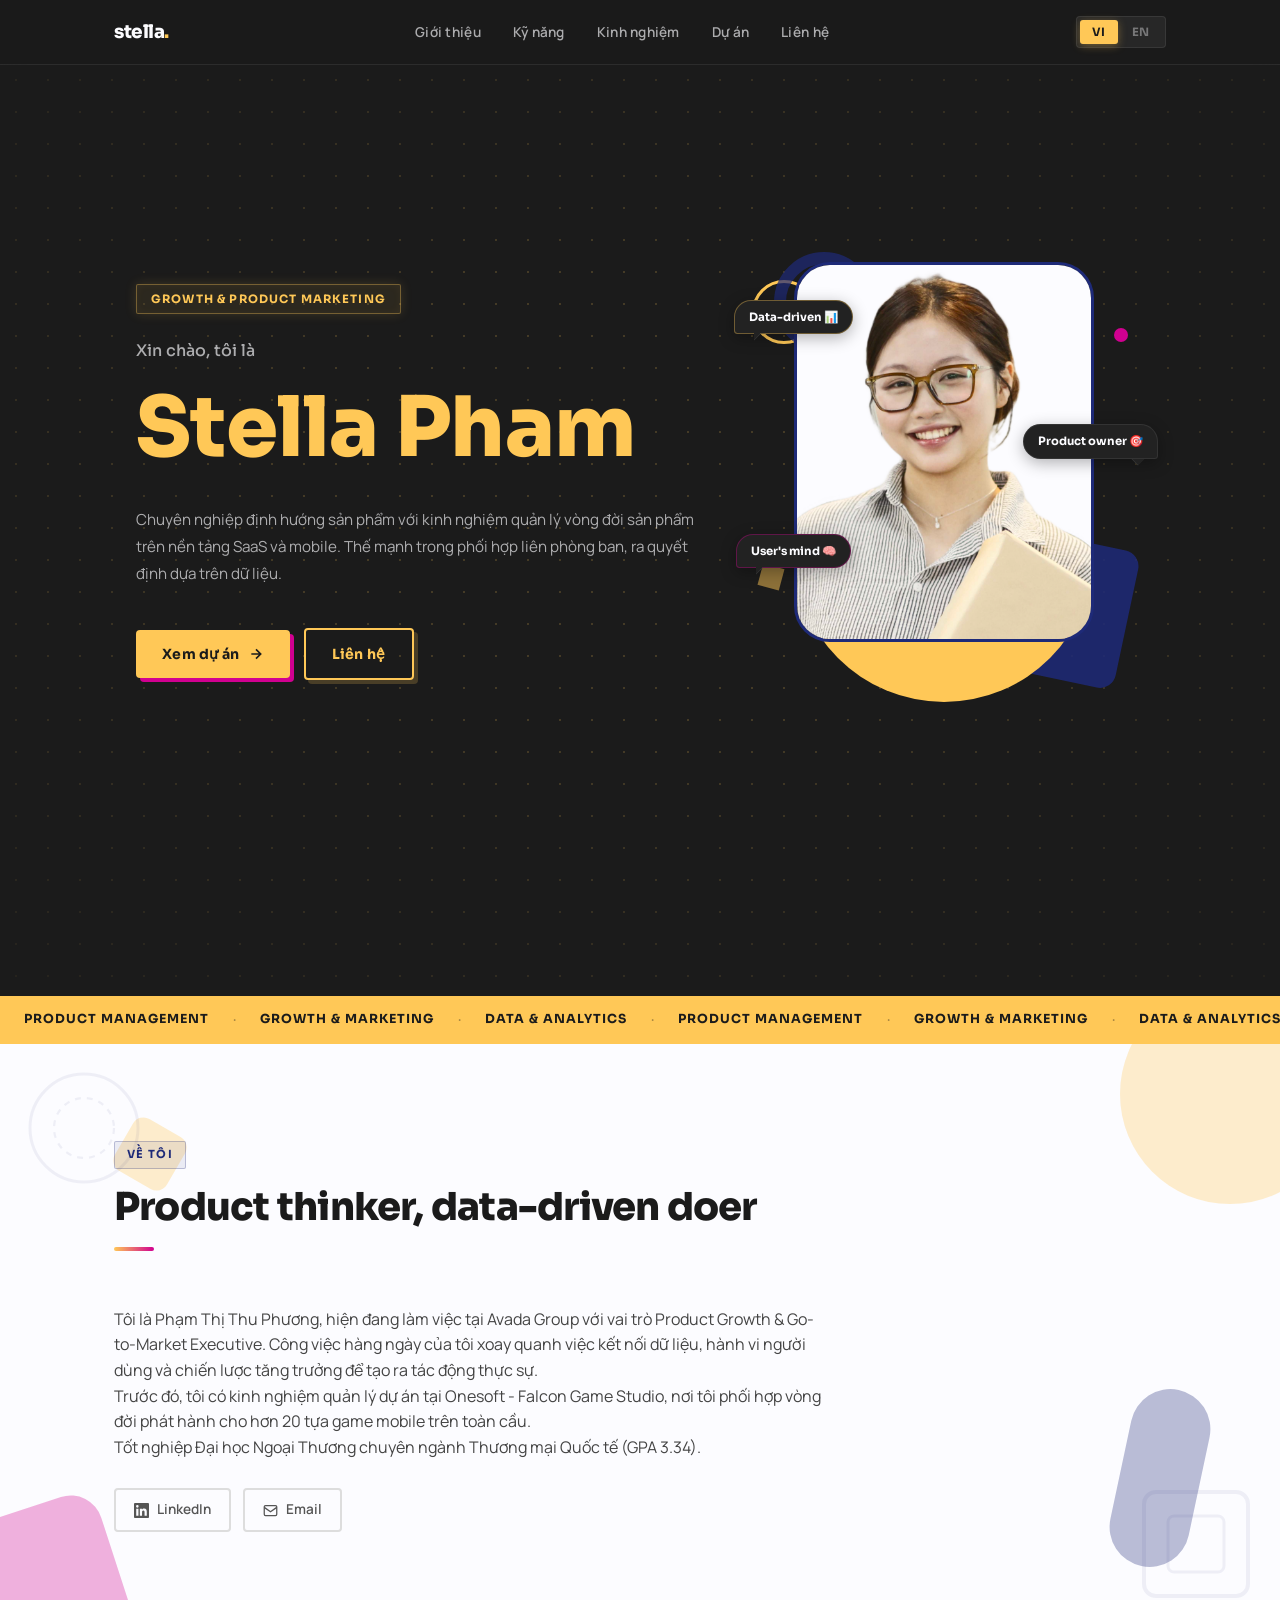
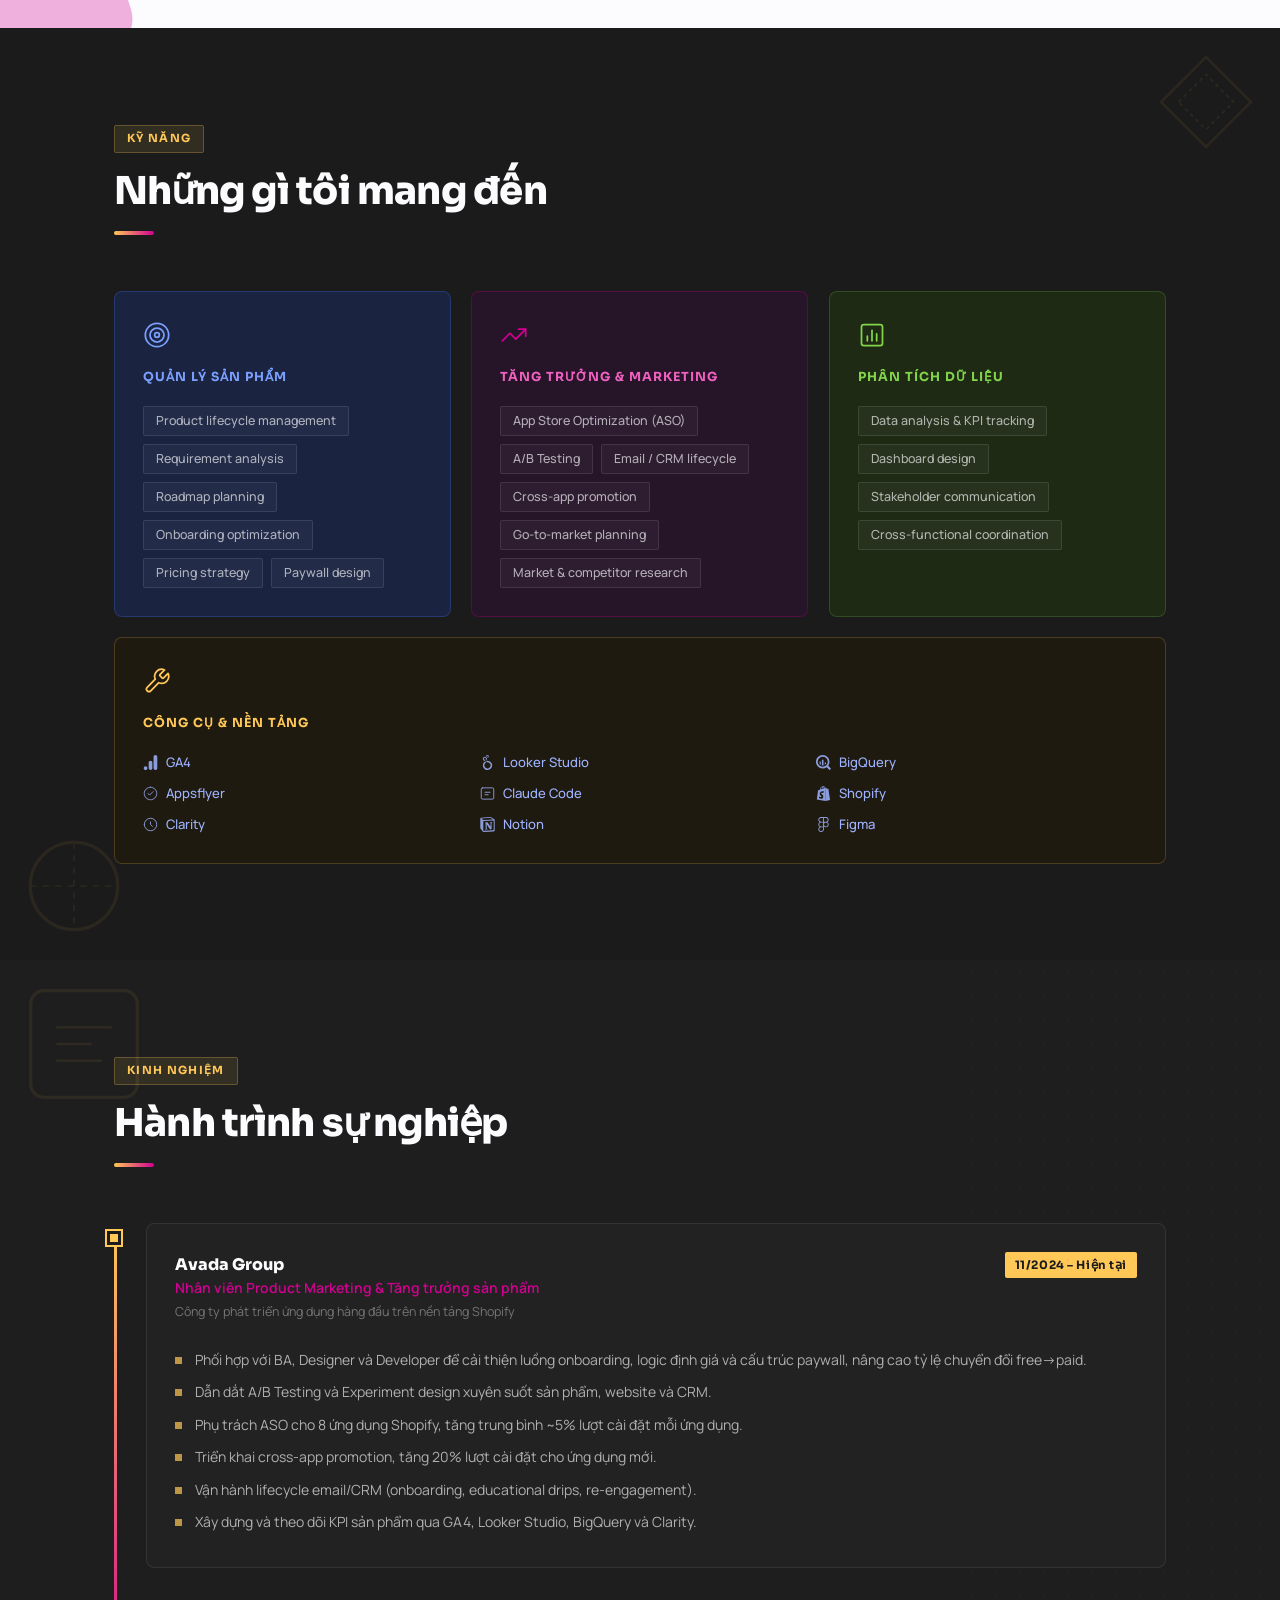
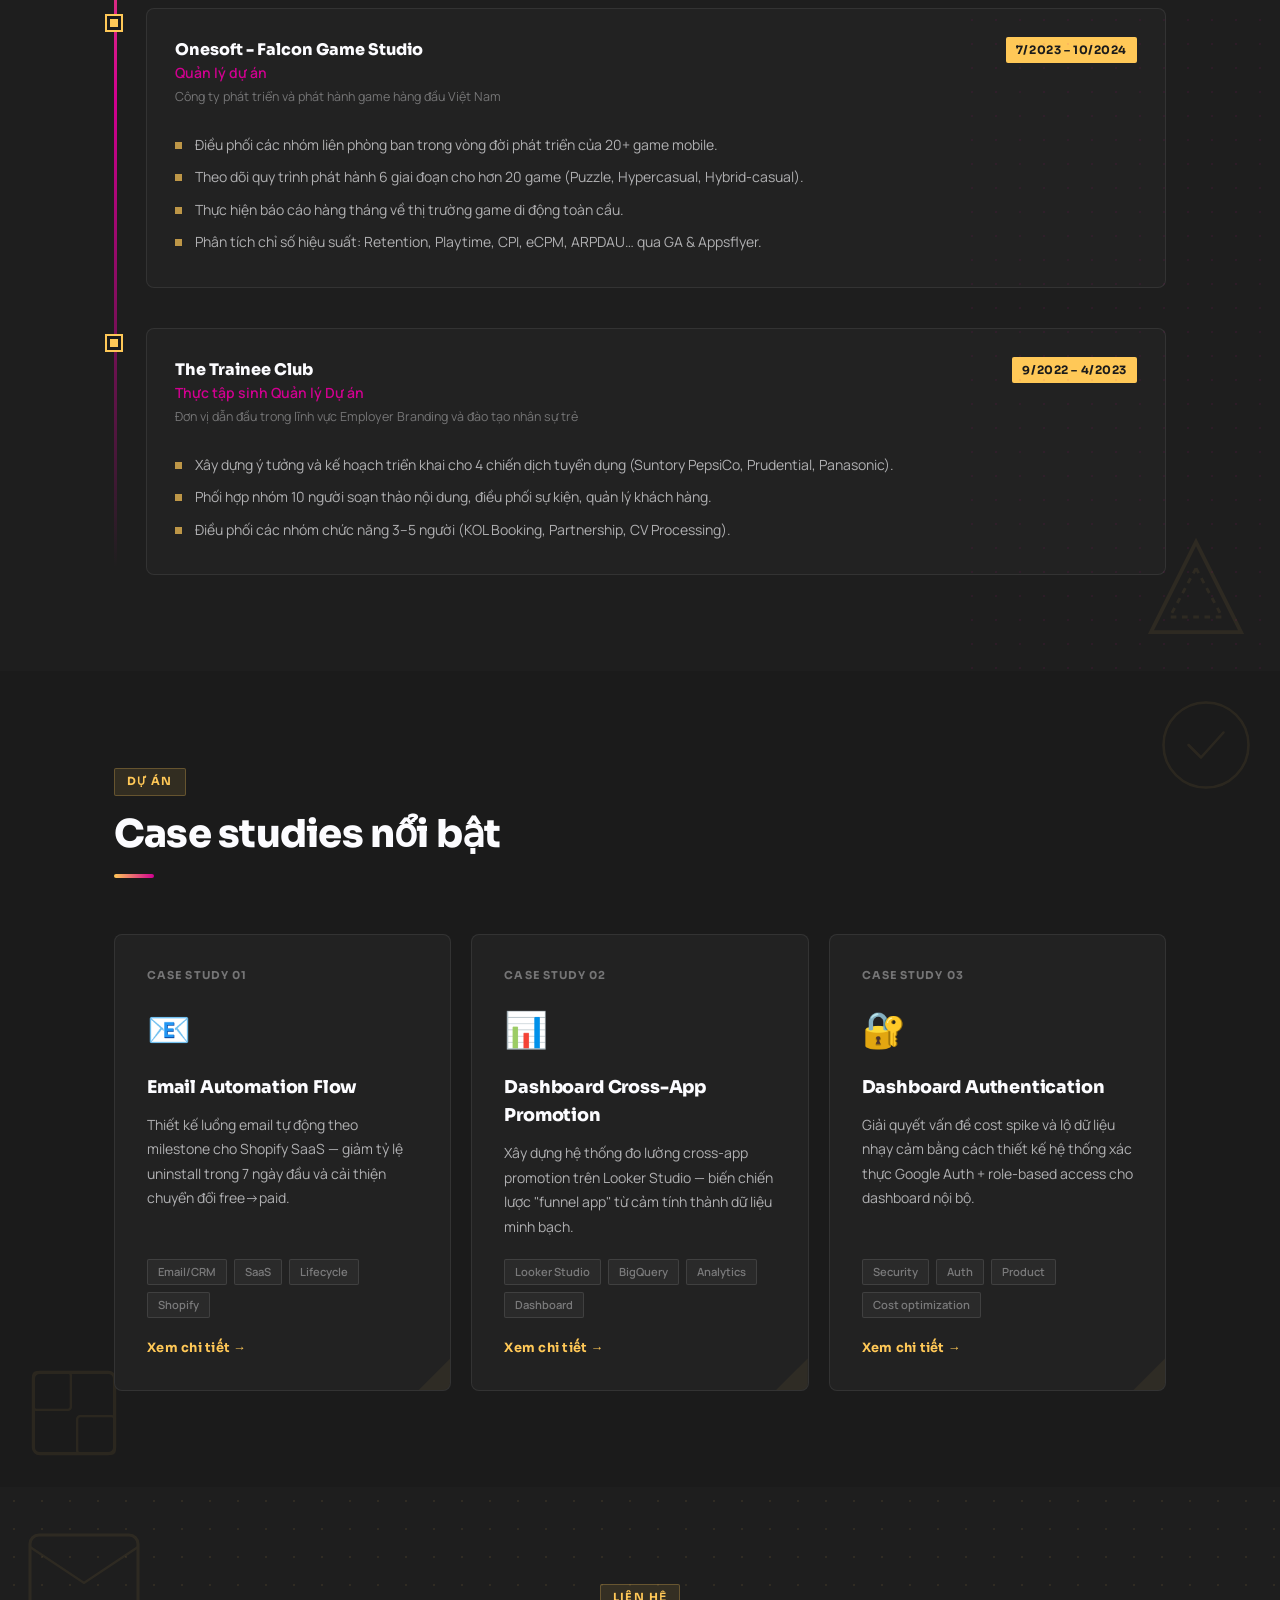
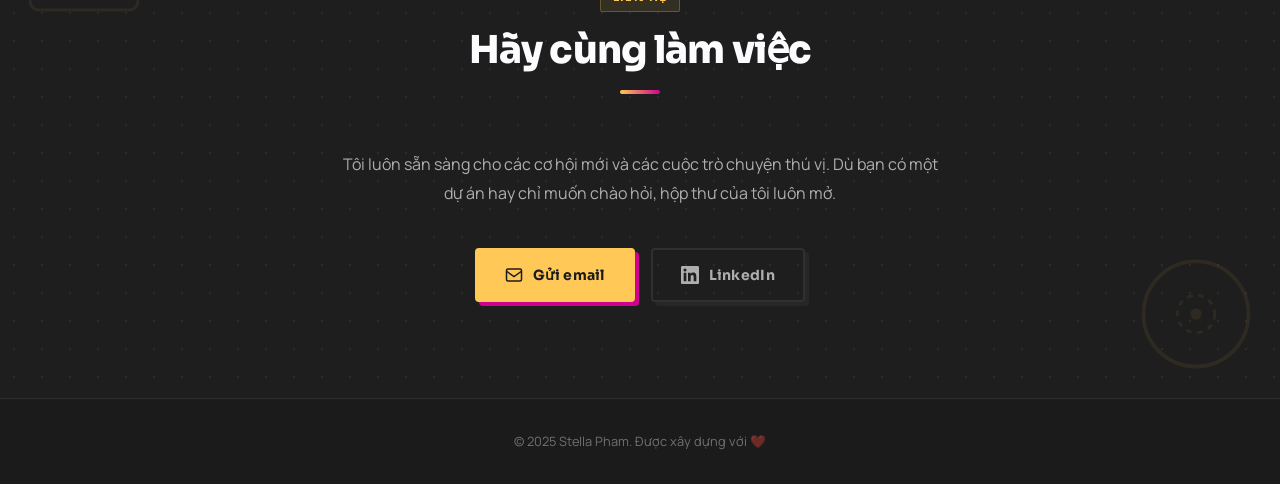
==== commit e354f9af: "thay đổi skills" ====
--- a/index.html
+++ b/index.html
@@ -129,7 +129,7 @@
   </svg>
   <div class="container">
     <div class="about-grid">
-      <div class="fade-in">
+      <div class="slide-left">
         <div class="section-header">
           <div class="section-tag" id="about-tag">Về tôi</div>
           <h2 class="section-title" id="about-title">Product thinker, data-driven doer</h2>
@@ -165,13 +165,13 @@
     <line x1="4" y1="32" x2="60" y2="32" stroke="currentColor" stroke-width="1" stroke-dasharray="4 4"/>
   </svg>
   <div class="container">
-    <div class="section-header fade-in">
+    <div class="section-header slide-left">
       <div class="section-tag" id="skills-tag">Kỹ năng</div>
       <h2 class="section-title" id="skills-title">Những gì tôi mang đến</h2>
       <div class="section-line"></div>
     </div>
     <div class="skills-grid">
-      <div class="skill-category fade-in">
+      <div class="skill-category slide-left">
         <div class="skill-cat-icon"><svg viewBox="0 0 24 24" fill="none" stroke="currentColor" stroke-width="1.5" stroke-linecap="round"><circle cx="12" cy="12" r="10"/><circle cx="12" cy="12" r="6"/><circle cx="12" cy="12" r="2"/></svg></div>
         <div class="skill-cat-name" id="skills-cat1">Quản lý sản phẩm</div>
         <div class="skill-tags">
@@ -183,7 +183,7 @@
           <span class="skill-tag">Paywall design</span>
         </div>
       </div>
-      <div class="skill-category fade-in">
+      <div class="skill-category slide-right">
         <div class="skill-cat-icon"><svg viewBox="0 0 24 24" fill="none" stroke="currentColor" stroke-width="1.5" stroke-linecap="round" stroke-linejoin="round"><polyline points="22 7 13.5 15.5 8.5 10.5 2 17"/><polyline points="16 7 22 7 22 13"/></svg></div>
         <div class="skill-cat-name" id="skills-cat2">Tăng trưởng & Marketing</div>
         <div class="skill-tags">
@@ -195,7 +195,7 @@
           <span class="skill-tag">Market & competitor research</span>
         </div>
       </div>
-      <div class="skill-category fade-in">
+      <div class="skill-category slide-left">
         <div class="skill-cat-icon"><svg viewBox="0 0 24 24" fill="none" stroke="currentColor" stroke-width="1.5" stroke-linecap="round" stroke-linejoin="round"><rect x="3" y="3" width="18" height="18" rx="2"/><path d="M8 17V13M12 17V8M16 17V11"/></svg></div>
         <div class="skill-cat-name" id="skills-cat3">Phân tích dữ liệu</div>
         <div class="skill-tags">
@@ -205,7 +205,7 @@
           <span class="skill-tag">Cross-functional coordination</span>
         </div>
       </div>
-      <div class="skill-category skill-category-full fade-in">
+      <div class="skill-category skill-category-full slide-right">
         <div class="skill-cat-icon"><svg viewBox="0 0 24 24" fill="none" stroke="currentColor" stroke-width="1.5" stroke-linecap="round" stroke-linejoin="round"><path d="M14.7 6.3a1 1 0 0 0 0 1.4l1.6 1.6a1 1 0 0 0 1.4 0l3.77-3.77a6 6 0 0 1-7.94 7.94l-6.91 6.91a2.12 2.12 0 0 1-3-3l6.91-6.91a6 6 0 0 1 7.94-7.94l-3.76 3.76z"/></svg></div>
         <div class="skill-cat-name" id="skills-cat4">Công cụ & Nền tảng</div>
         <div class="tool-list">
@@ -262,7 +262,7 @@
     <path d="M32 22 L46 48 L18 48 Z" stroke="currentColor" stroke-width="1.5" stroke-dasharray="3 3"/>
   </svg>
   <div class="container">
-    <div class="section-header fade-in">
+    <div class="section-header slide-left">
       <div class="section-tag" id="exp-tag">Kinh nghiệm</div>
       <h2 class="section-title" id="exp-title">Hành trình sự nghiệp</h2>
       <div class="section-line"></div>
@@ -285,7 +285,7 @@
     <rect x="34" y="34" width="24" height="24" rx="2" stroke="currentColor" stroke-width="1.5" fill="none"/>
   </svg>
   <div class="container">
-    <div class="section-header fade-in">
+    <div class="section-header slide-left">
       <div class="section-tag" id="proj-tag">Dự án</div>
       <h2 class="section-title" id="proj-title">Case studies nổi bật</h2>
       <div class="section-line"></div>
@@ -309,15 +309,15 @@
   </svg>
   <div class="container">
     <div class="contact-wrap">
-      <div class="section-header fade-in">
+      <div class="section-header slide-left">
         <div class="section-tag" id="contact-tag">Liên hệ</div>
         <h2 class="section-title" id="contact-title">Hãy cùng làm việc</h2>
         <div class="section-line"></div>
       </div>
-      <p class="contact-desc fade-in" id="contact-desc">
+      <p class="contact-desc slide-right" id="contact-desc">
         Tôi luôn sẵn sàng cho các cơ hội mới và các cuộc trò chuyện thú vị.
       </p>
-      <div class="contact-links fade-in">
+      <div class="contact-links slide-right">
         <a href="mailto:stellapham.work@gmail.com" class="contact-btn contact-btn-primary">
           <svg width="18" height="18" viewBox="0 0 24 24" fill="none" stroke="currentColor" stroke-width="2"><rect x="2" y="4" width="20" height="16" rx="2"/><path d="m2 7 10 7 10-7"/></svg>
           <span id="contact-email-text">Gửi email</span>
--- a/css/style.css
+++ b/css/style.css
@@ -693,38 +693,91 @@
    ============================================= */
 #skills { background: var(--bg); }
 
-.skills-grid { display: grid; grid-template-columns: repeat(auto-fit, minmax(260px, 1fr)); gap: 20px; }
+.skills-grid {
+  display: grid;
+  grid-template-columns: repeat(auto-fit, minmax(260px, 1fr));
+  gap: 20px;
+  perspective: 1200px;
+}
 .skill-category-full { grid-column: 1 / -1; }
 
 .skill-category {
-  background: var(--bg-card);
-  border: 1px solid var(--border-light);
   border-radius: var(--radius-lg);
   padding: 28px;
-  transition: all var(--transition);
   position: relative; overflow: hidden;
-}
-/* Retro corner accent */
-.skill-category::before {
+  cursor: default;
+  transition: transform 0.12s ease-out,
+              box-shadow 0.12s ease-out;
+  z-index: 0;
+  isolation: isolate;
+  will-change: transform;
+  transform-style: preserve-3d;
+  transform: perspective(800px) rotateX(0deg) rotateY(0deg) scale(1);
+}
+
+/* Colored base backgrounds */
+.skill-category:nth-child(1) {
+  background: #1a2340;
+  border: 1px solid rgba(80,120,255,0.25);
+}
+.skill-category:nth-child(2) {
+  background: #261428;
+  border: 1px solid rgba(209,0,144,0.25);
+}
+.skill-category:nth-child(3) {
+  background: #1e2a14;
+  border: 1px solid rgba(120,200,80,0.22);
+}
+.skill-category:nth-child(4) {
+  background: #1e1a10;
+  border: 1px solid rgba(255,200,87,0.2);
+}
+
+/* Spotlight overlay (mouse gradient) */
+.skill-category::after {
   content: '';
-  position: absolute; top: 0; left: 0;
-  width: 4px; height: 100%;
-  background: var(--yellow);
+  position: absolute;
+  inset: 0;
+  border-radius: inherit;
+  background: radial-gradient(
+    350px circle at var(--mx, 50%) var(--my, 50%),
+    rgba(255,255,255,0.11) 0%,
+    transparent 65%
+  );
   opacity: 0;
-  transition: opacity var(--transition);
-}
-.skill-category:hover {
-  border-color: rgba(255,200,87,0.3);
-  transform: translateY(-5px);
-  box-shadow: 0 12px 40px rgba(0,0,0,0.4), 4px 4px 0 rgba(255,200,87,0.15);
-}
-.skill-category:hover::before { opacity: 1; }
+  transition: opacity 0.25s ease;
+  pointer-events: none;
+  z-index: 1;
+}
+.skill-category.is-tilting::after { opacity: 1; }
+
+/* Content sits above the overlay */
+.skill-category > * { position: relative; z-index: 2; }
+
+.skill-category.is-tilting {
+  box-shadow: 0 30px 80px rgba(0,0,0,0.65), 0 2px 0 rgba(255,255,255,0.08) inset;
+  z-index: 10;
+}
+
+/* Per-card accent colors */
+.skill-category:nth-child(1) .skill-cat-icon svg { stroke: #7a9fff; }
+.skill-category:nth-child(1) .skill-cat-name { color: #7a9fff; }
+
+.skill-category:nth-child(2) .skill-cat-icon svg { stroke: var(--magenta); }
+.skill-category:nth-child(2) .skill-cat-name { color: #f060c0; }
+
+.skill-category:nth-child(3) .skill-cat-icon svg { stroke: #82d44b; }
+.skill-category:nth-child(3) .skill-cat-name { color: #82d44b; }
+
+.skill-category:nth-child(4) .skill-cat-icon svg { stroke: var(--yellow); }
+.skill-category:nth-child(4) .skill-cat-name { color: var(--yellow); }
 
 .skill-cat-icon { font-size: 1.6rem; margin-bottom: 12px; }
+.skill-cat-icon svg { width: 28px; height: 28px; }
 .skill-cat-name {
   font-family: var(--font-primary);
   font-size: 0.78rem; font-weight: 700; letter-spacing: 0.08em;
-  text-transform: uppercase; color: var(--yellow);
+  text-transform: uppercase;
   margin-bottom: 18px;
 }
 .skill-tags { display: flex; flex-wrap: wrap; gap: 8px; }
@@ -741,6 +794,23 @@
   border-color: rgba(255,200,87,0.4);
   color: var(--yellow);
   background: rgba(255,200,87,0.08);
+}
+
+/* Per-card tag hover: override color to match card accent */
+.skill-category:nth-child(1) .skill-tag:hover {
+  color: #7a9fff;
+  border-color: rgba(122,159,255,0.45);
+  background: rgba(122,159,255,0.08);
+}
+.skill-category:nth-child(2) .skill-tag:hover {
+  color: #f060c0;
+  border-color: rgba(240,96,192,0.45);
+  background: rgba(240,96,192,0.08);
+}
+.skill-category:nth-child(3) .skill-tag:hover {
+  color: #82d44b;
+  border-color: rgba(130,212,75,0.45);
+  background: rgba(130,212,75,0.08);
 }
 .skill-tag.tool {
   background: rgba(30,42,120,0.5);
@@ -1181,13 +1251,31 @@
 }
 
 /* =============================================
-   FADE IN
+   FADE IN / SLIDE IN
    ============================================= */
 .fade-in {
   opacity: 0; transform: translateY(20px);
   transition: opacity 0.55s ease, transform 0.55s ease;
 }
 .fade-in.visible { opacity: 1; transform: translateY(0); }
+
+.slide-left {
+  opacity: 0; transform: translateX(-60px);
+  transition: opacity 0.6s cubic-bezier(0.4,0,0.2,1), transform 0.6s cubic-bezier(0.4,0,0.2,1);
+}
+.slide-left.visible { opacity: 1; transform: translateX(0); }
+
+.slide-right {
+  opacity: 0; transform: translateX(60px);
+  transition: opacity 0.6s cubic-bezier(0.4,0,0.2,1), transform 0.6s cubic-bezier(0.4,0,0.2,1);
+}
+.slide-right.visible { opacity: 1; transform: translateX(0); }
+
+/* Stagger delays for child elements */
+.slide-left:nth-child(1), .slide-right:nth-child(1) { transition-delay: 0.05s; }
+.slide-left:nth-child(2), .slide-right:nth-child(2) { transition-delay: 0.15s; }
+.slide-left:nth-child(3), .slide-right:nth-child(3) { transition-delay: 0.25s; }
+.slide-left:nth-child(4), .slide-right:nth-child(4) { transition-delay: 0.35s; }
 
 /* =============================================
    RESPONSIVE
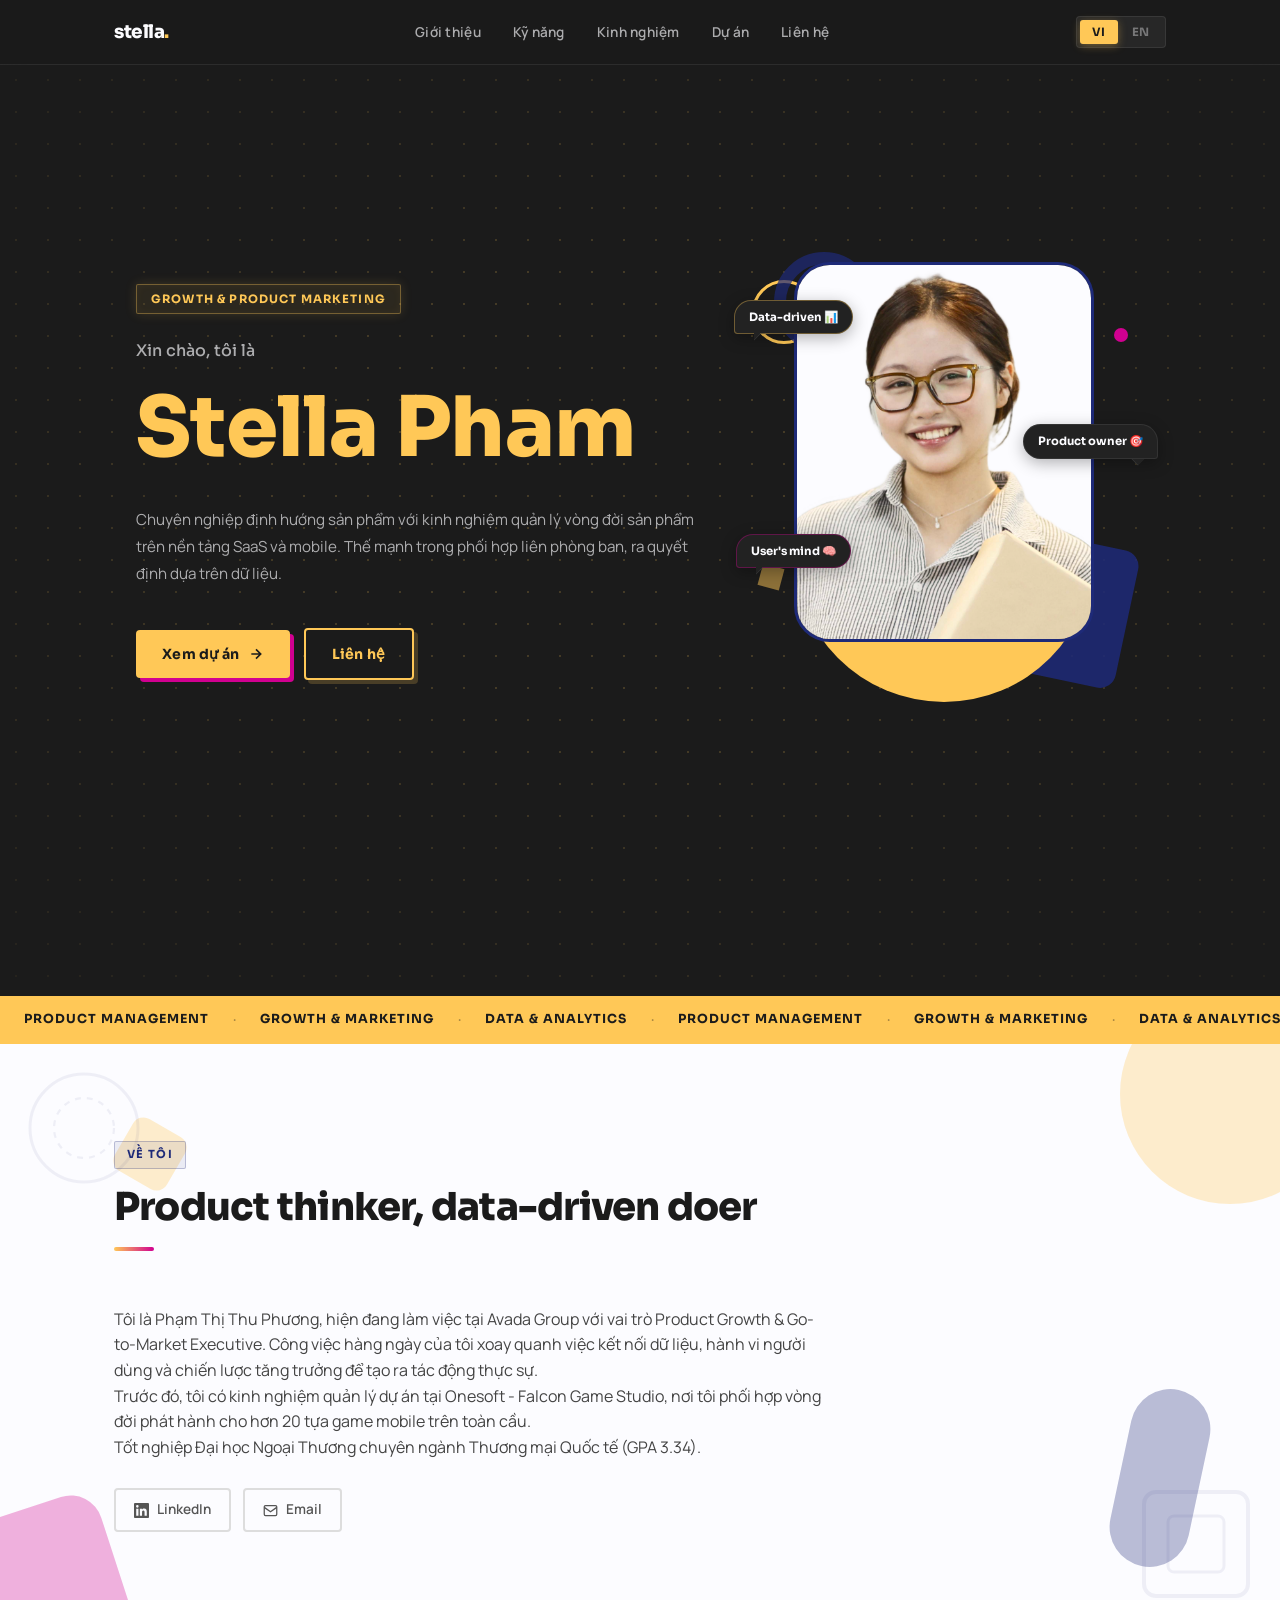
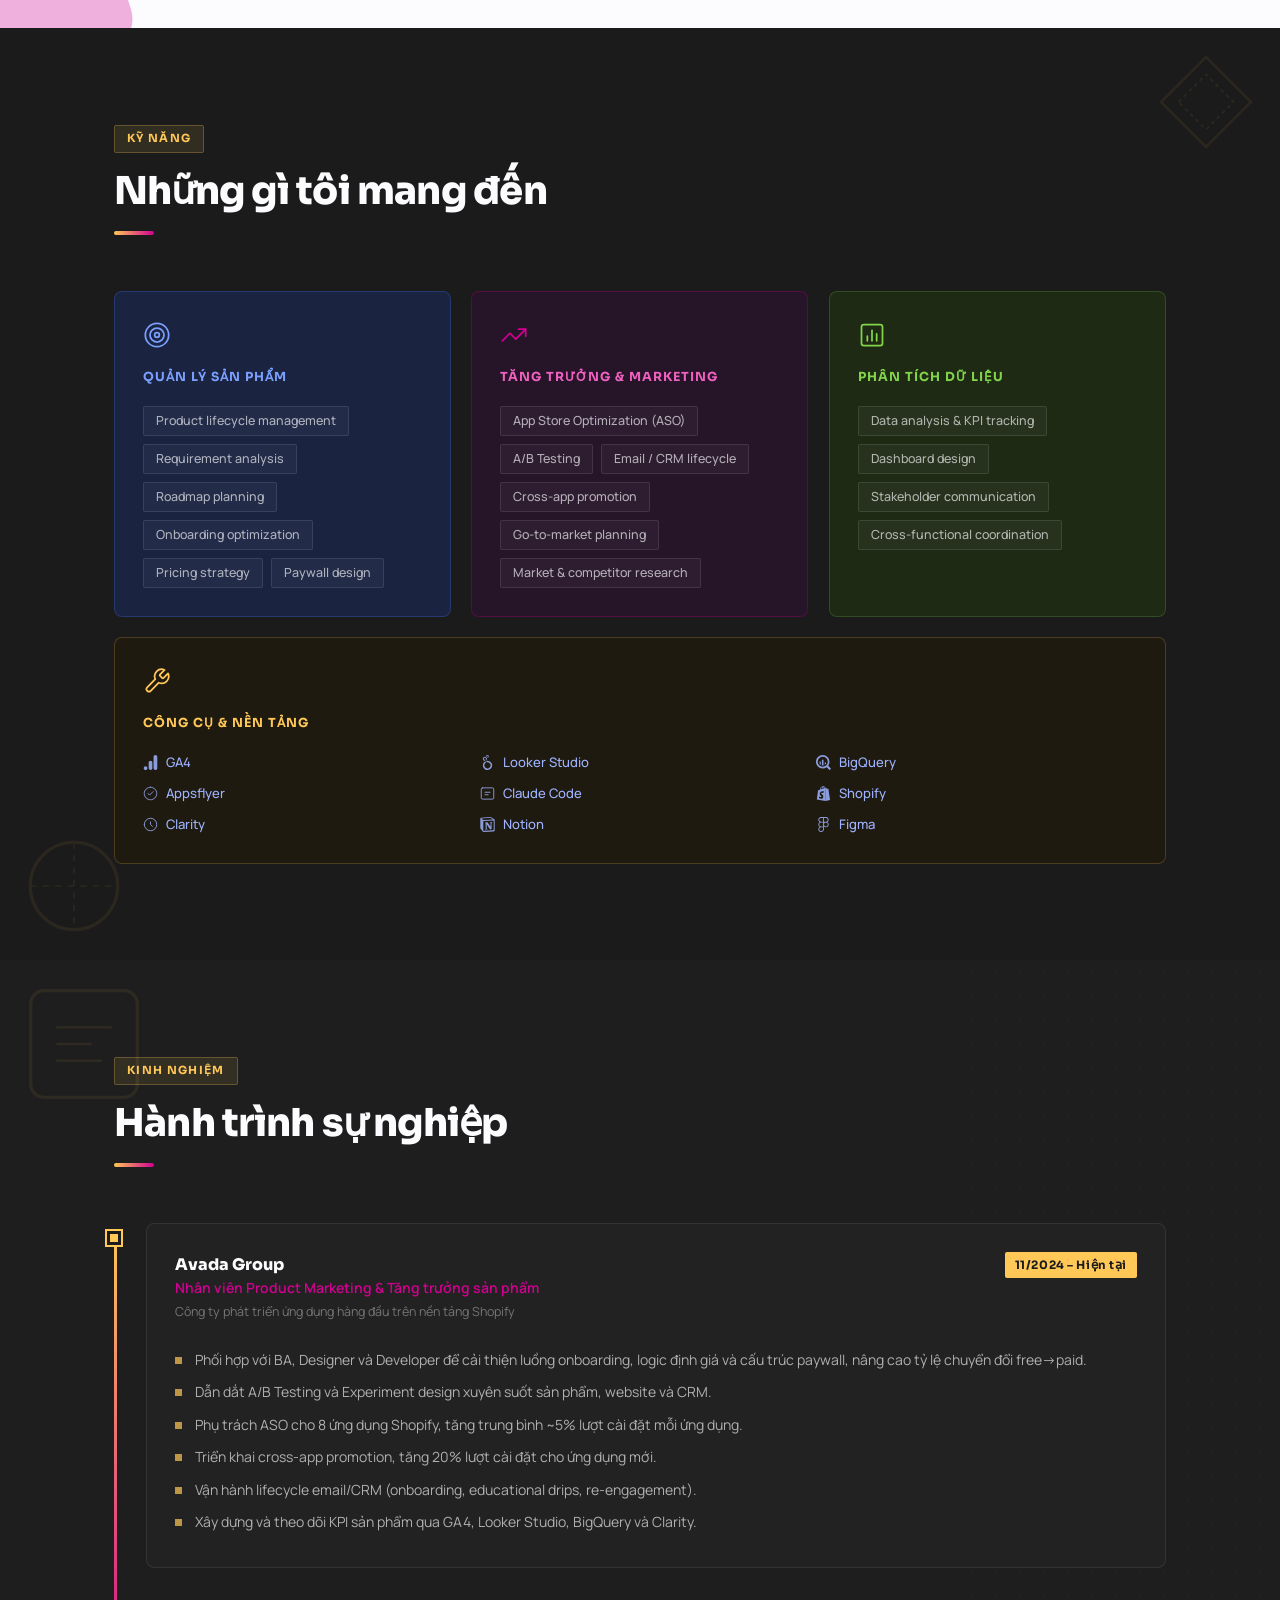
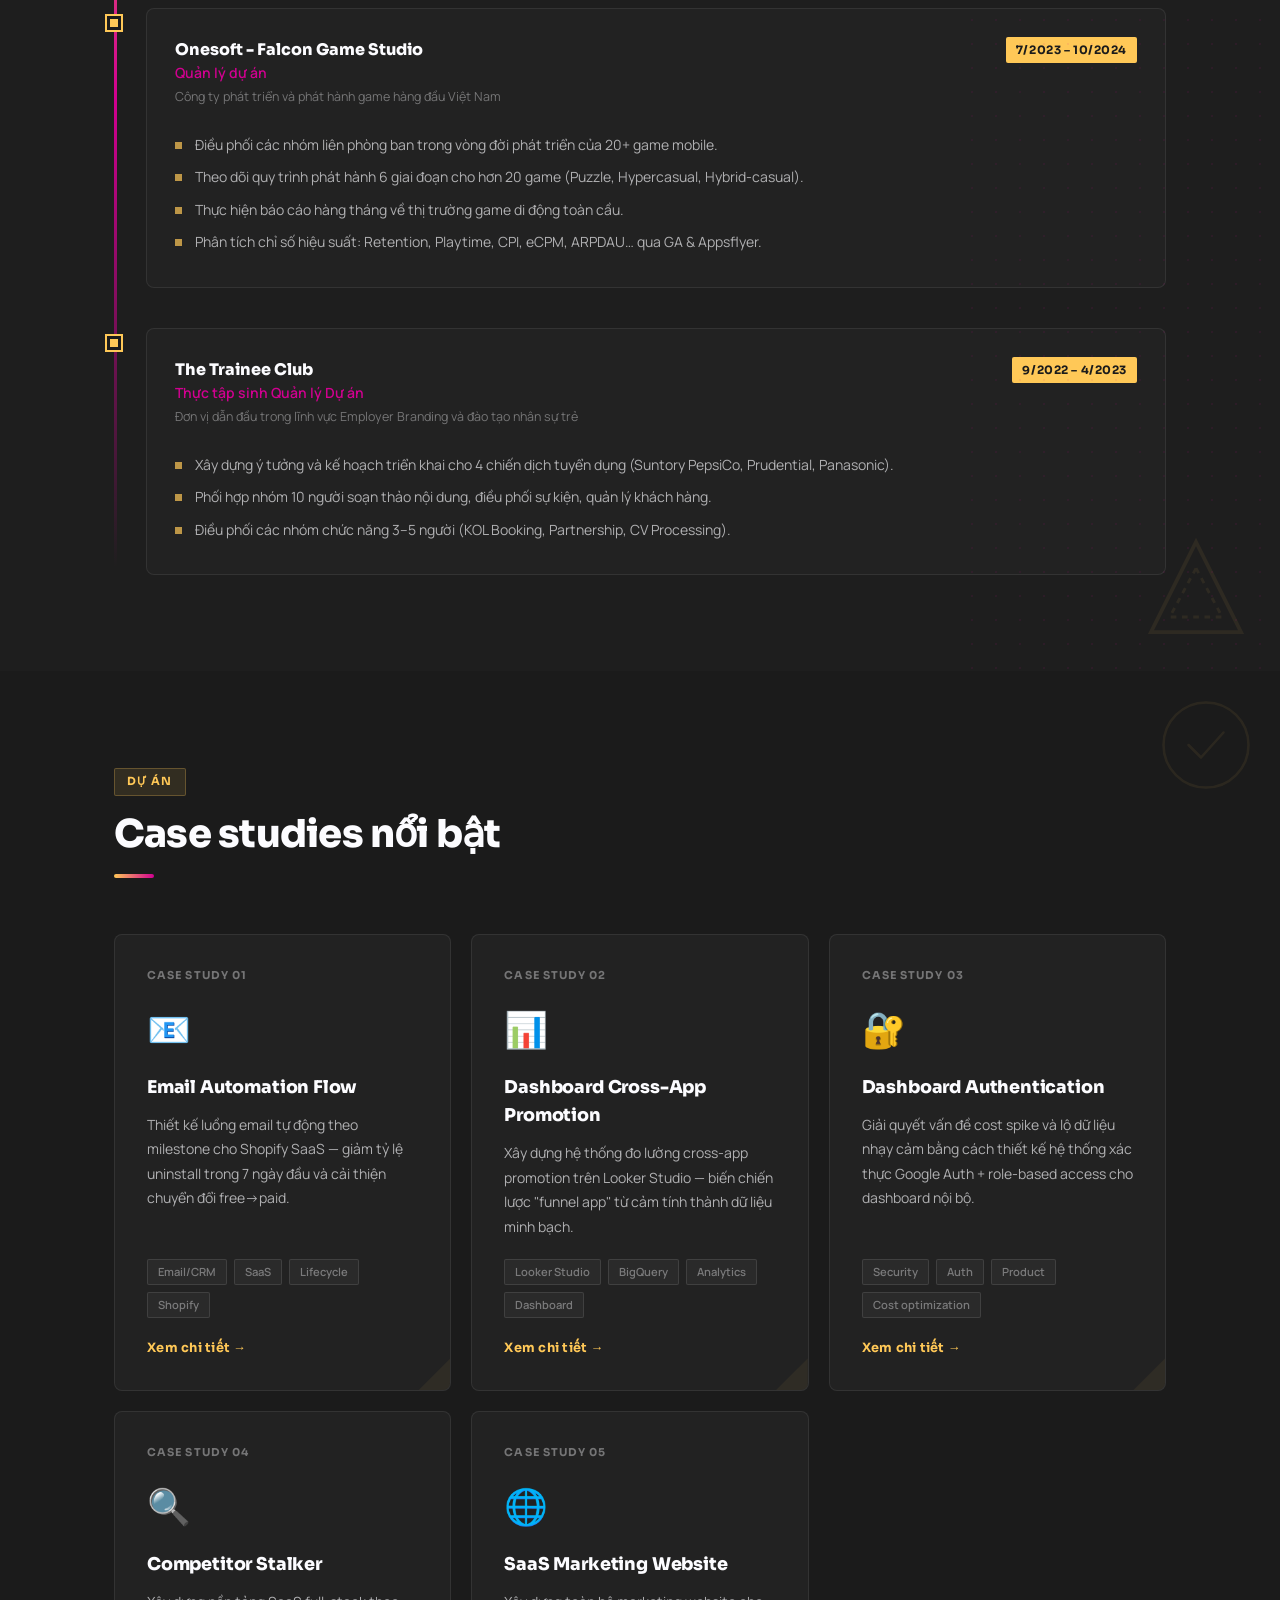
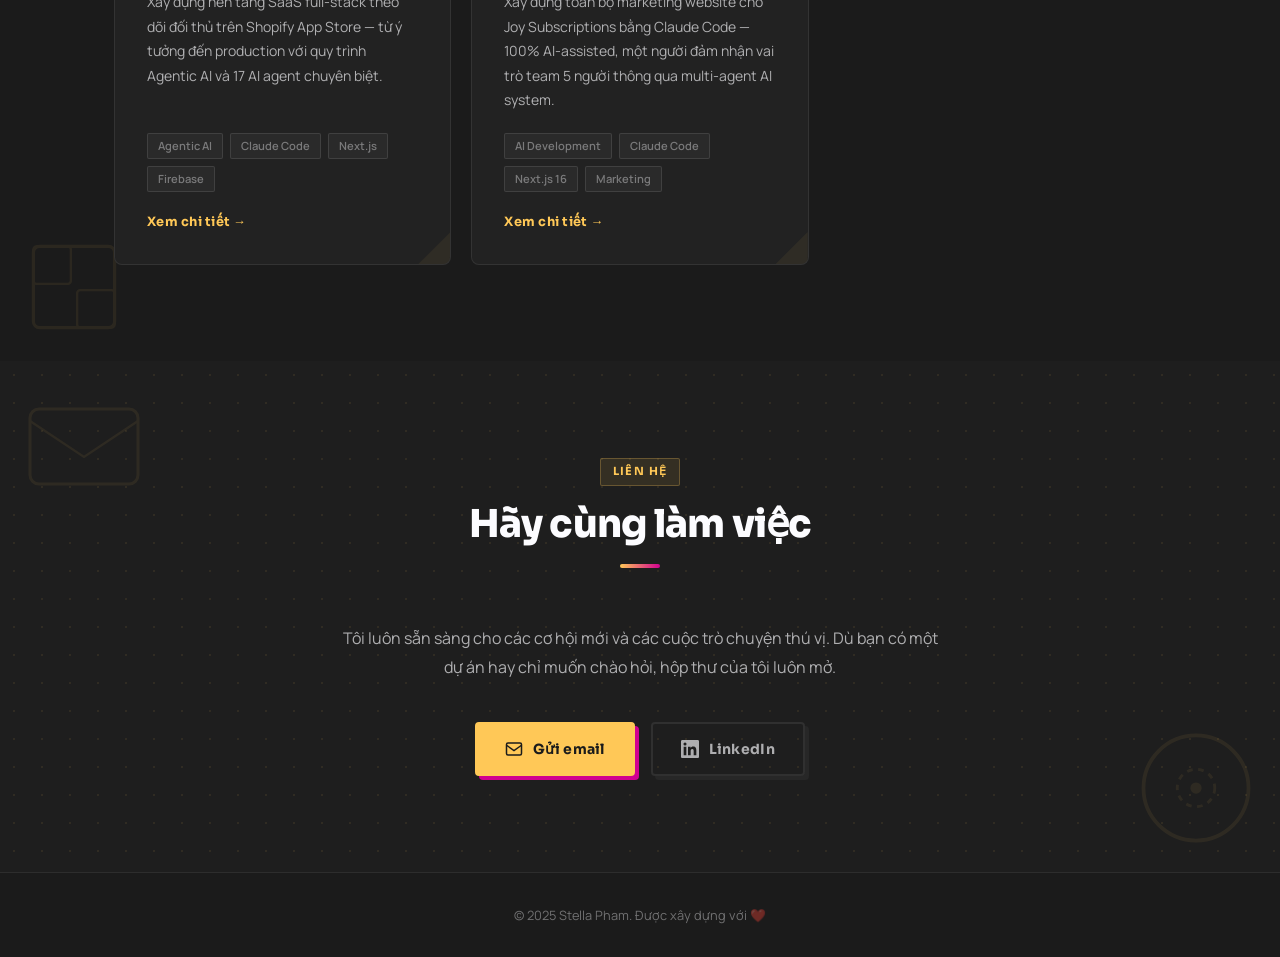
==== commit 762c6687: "Add favicon (SVG, yellow S on dark background) Co-Authored-By: Claude Sonnet 4.6 <noreply@anthropic." ====
--- a/index.html
+++ b/index.html
@@ -3,6 +3,15 @@
 <head>
   <meta charset="UTF-8" />
   <meta name="viewport" content="width=device-width, initial-scale=1.0" />
+  <!-- Google tag (gtag.js) -->
+  <script async src="https://www.googletagmanager.com/gtag/js?id=G-910F1MGZ9N"></script>
+  <script>
+    window.dataLayer = window.dataLayer || [];
+    function gtag(){dataLayer.push(arguments);}
+    gtag('js', new Date());
+    gtag('config', 'G-910F1MGZ9N');
+  </script>
+  <link rel="icon" type="image/svg+xml" href="assets/favicon.svg" />
   <title>Stella Pham — Growth & Product Marketing</title>
   <meta name="description" content="Portfolio của Stella Pham — Growth & Product Marketing, chuyên gia SaaS & mobile." />
   <link rel="preconnect" href="https://fonts.googleapis.com" />
--- a/css/style.css
+++ b/css/style.css
@@ -1114,6 +1114,18 @@
   background: rgba(255,255,255,0.05);
   border: 1px solid var(--border-light);
   color: var(--text-secondary);
+}
+.detail-visit-btn {
+  display: inline-block; margin-top: 24px;
+  font-family: var(--font-primary); font-size: 0.9rem; font-weight: 700;
+  padding: 12px 28px; border-radius: var(--radius);
+  background: var(--yellow); color: var(--black);
+  text-decoration: none; letter-spacing: 0.02em;
+  transition: var(--transition);
+}
+.detail-visit-btn:hover {
+  transform: translateY(-2px);
+  box-shadow: 0 6px 24px rgba(255,200,87,0.3);
 }
 
 .detail-body {
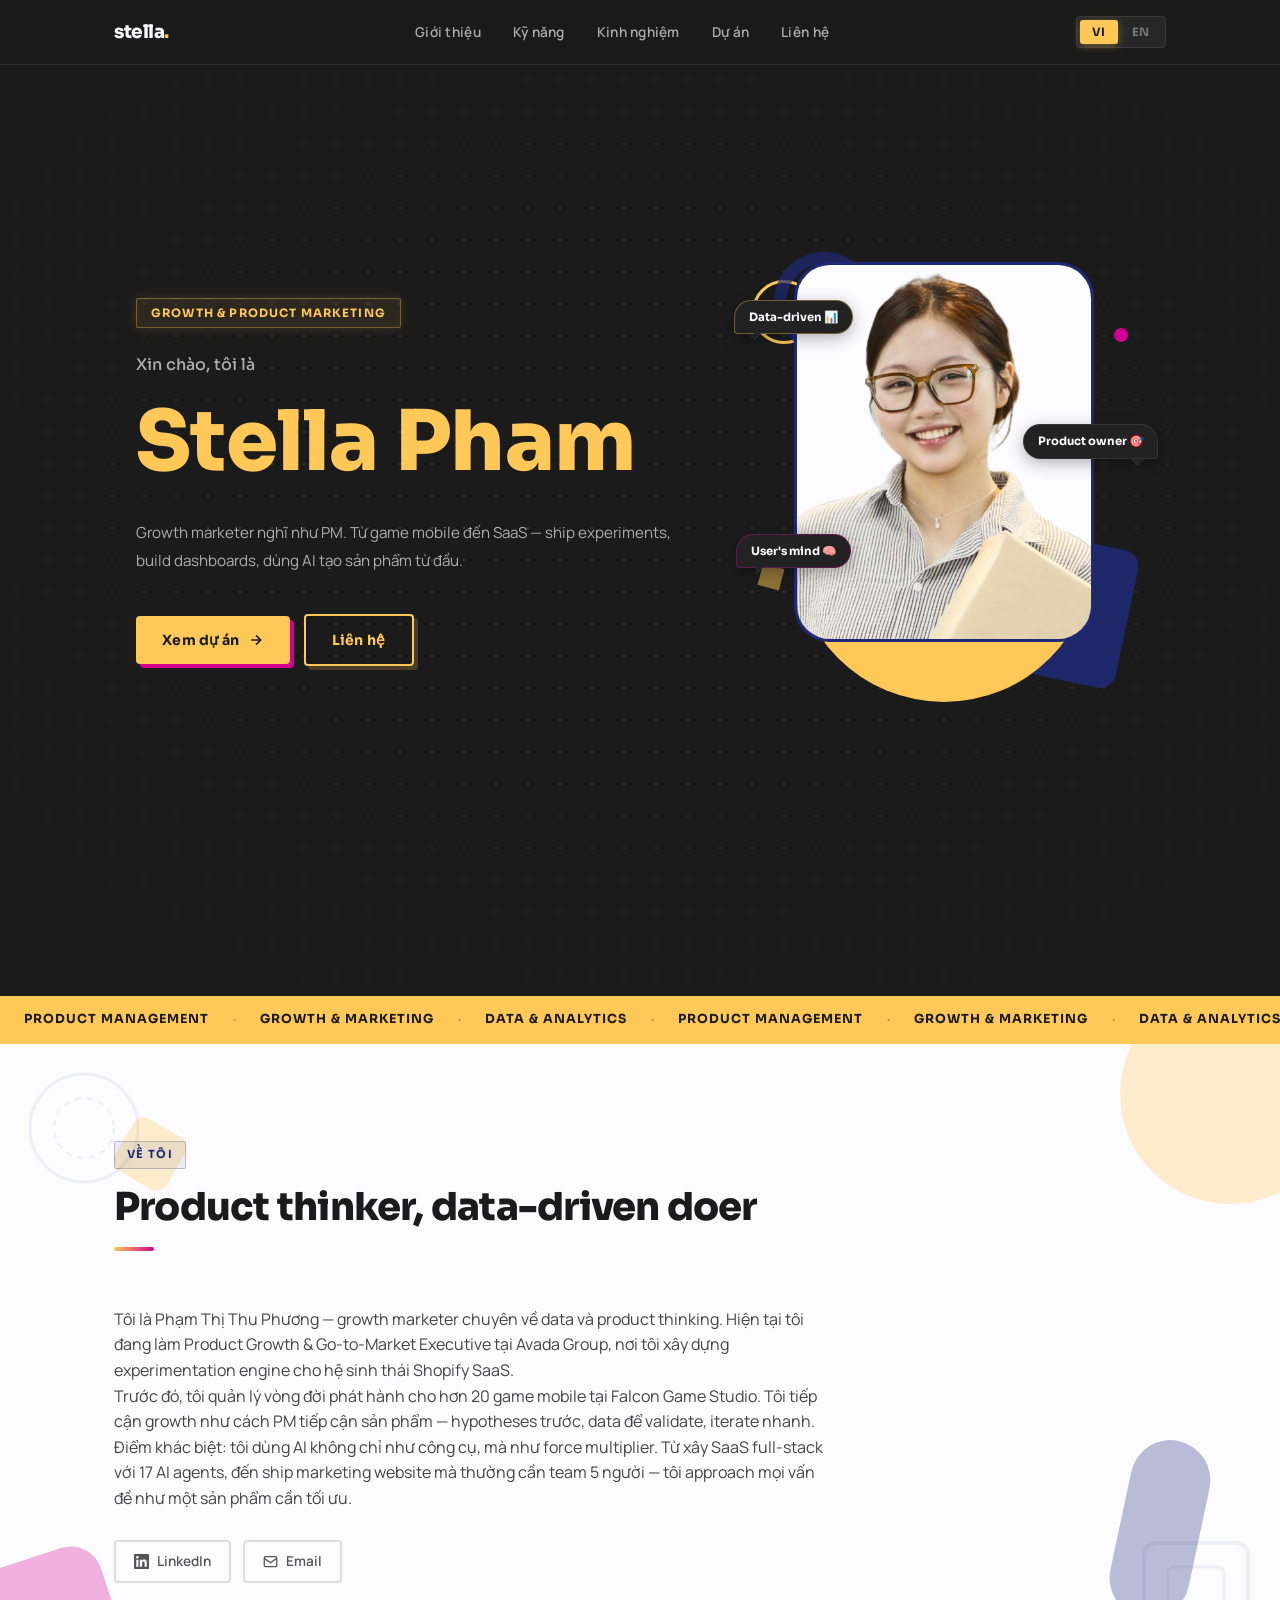
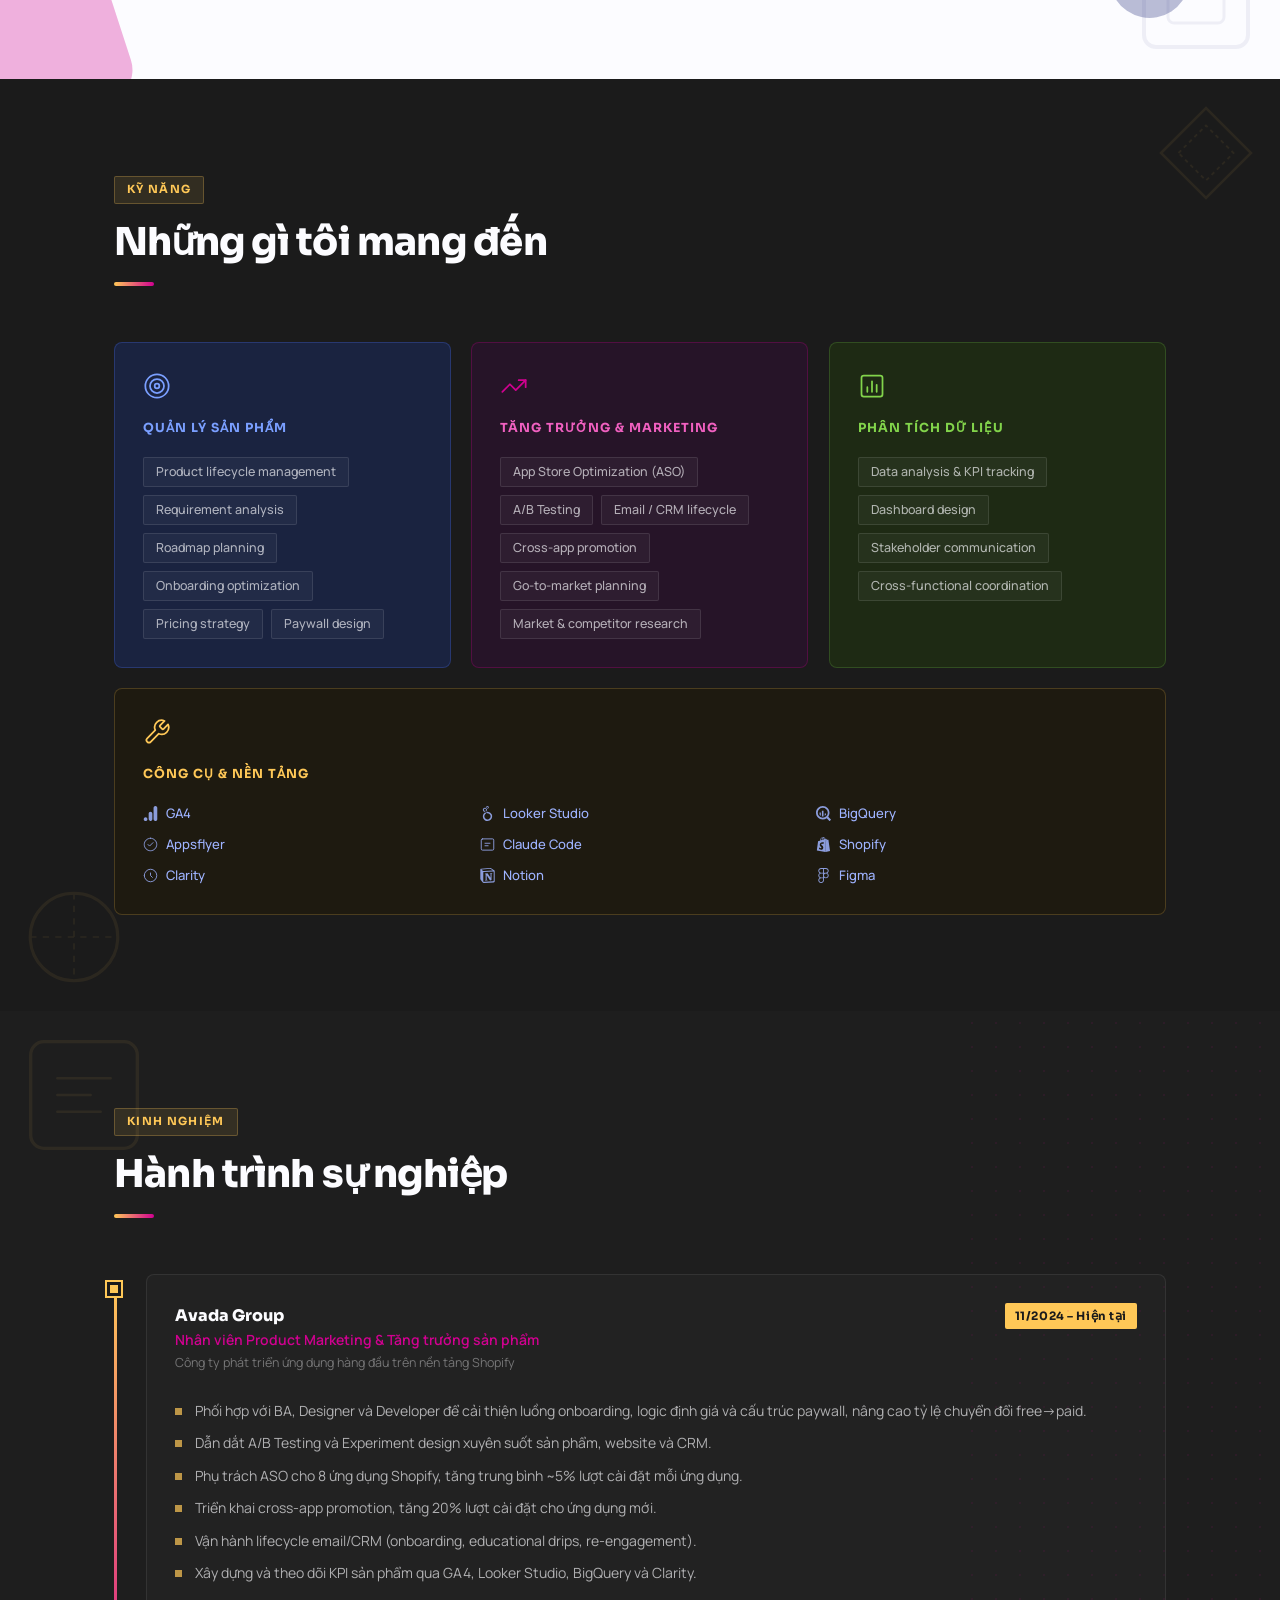
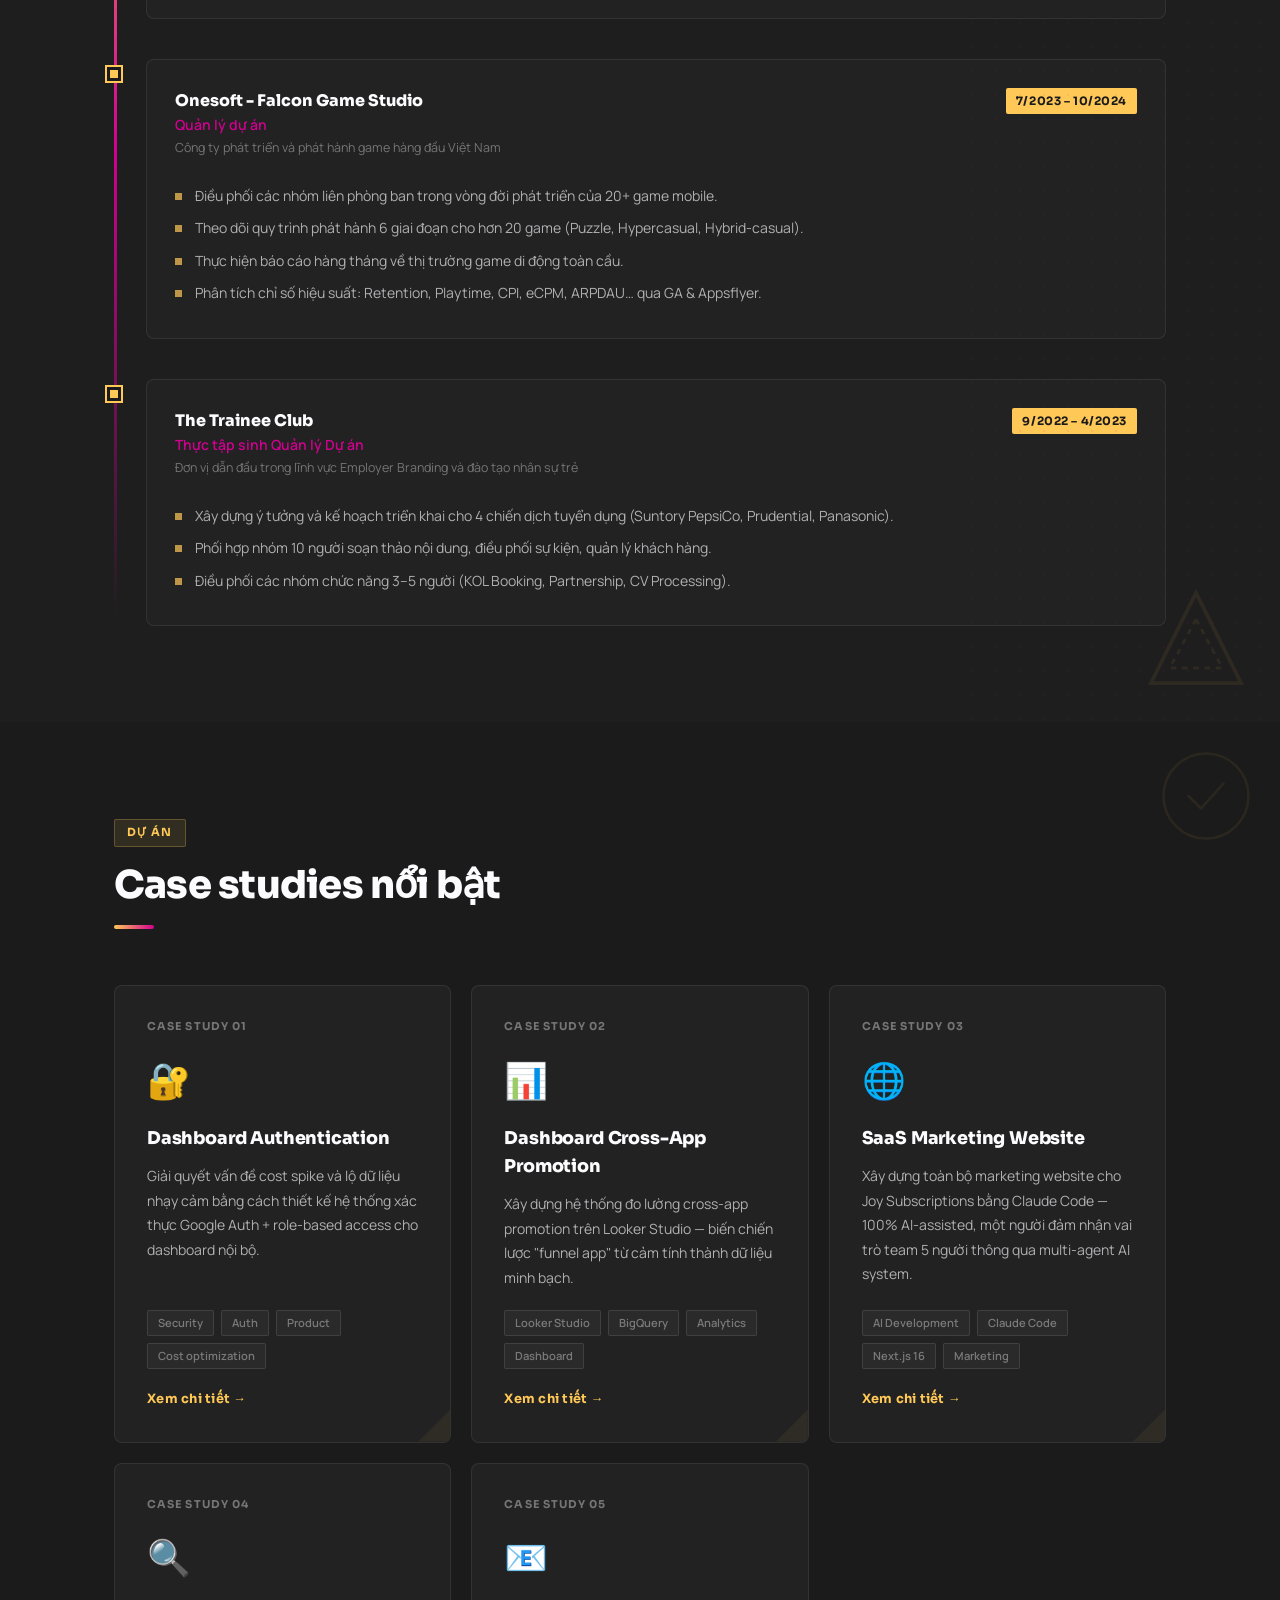
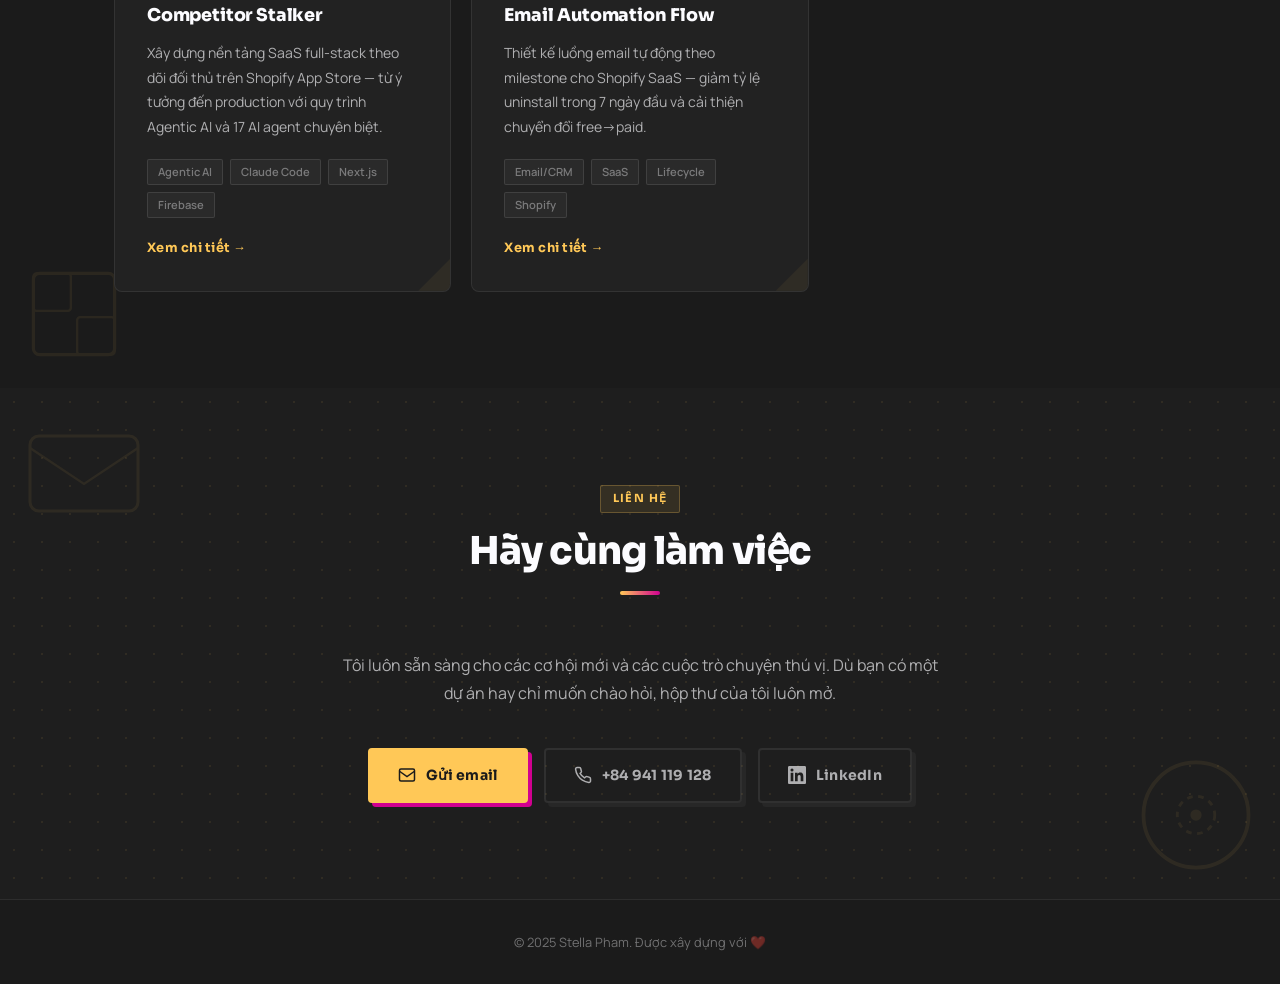
==== commit 73f2a406: "Add phone number to contact section Co-Authored-By: Claude Opus 4.6 (1M context) <noreply@anthropic." ====
--- a/index.html
+++ b/index.html
@@ -331,6 +331,10 @@
           <svg width="18" height="18" viewBox="0 0 24 24" fill="none" stroke="currentColor" stroke-width="2"><rect x="2" y="4" width="20" height="16" rx="2"/><path d="m2 7 10 7 10-7"/></svg>
           <span id="contact-email-text">Gửi email</span>
         </a>
+        <a href="tel:+84941119128" class="contact-btn contact-btn-secondary">
+          <svg width="18" height="18" viewBox="0 0 24 24" fill="none" stroke="currentColor" stroke-width="2"><path d="M22 16.92v3a2 2 0 0 1-2.18 2 19.79 19.79 0 0 1-8.63-3.07 19.5 19.5 0 0 1-6-6 19.79 19.79 0 0 1-3.07-8.67A2 2 0 0 1 4.11 2h3a2 2 0 0 1 2 1.72c.127.96.361 1.903.7 2.81a2 2 0 0 1-.45 2.11L8.09 9.91a16 16 0 0 0 6 6l1.27-1.27a2 2 0 0 1 2.11-.45c.907.339 1.85.573 2.81.7A2 2 0 0 1 22 16.92z"/></svg>
+          <span id="contact-phone-text">+84 941 119 128</span>
+        </a>
         <a href="https://www.linkedin.com/in/stella-pham-growth/" target="_blank" class="contact-btn contact-btn-secondary">
           <svg width="18" height="18" viewBox="0 0 24 24" fill="currentColor"><path d="M20.447 20.452h-3.554v-5.569c0-1.328-.027-3.037-1.852-3.037-1.853 0-2.136 1.445-2.136 2.939v5.667H9.351V9h3.414v1.561h.046c.477-.9 1.637-1.85 3.37-1.85 3.601 0 4.267 2.37 4.267 5.455v6.286zM5.337 7.433a2.062 2.062 0 01-2.063-2.065 2.064 2.064 0 112.063 2.065zm1.782 13.019H3.555V9h3.564v11.452zM22.225 0H1.771C.792 0 0 .774 0 1.729v20.542C0 23.227.792 24 1.771 24h20.451C23.2 24 24 23.227 24 22.271V1.729C24 .774 23.2 0 22.222 0h.003z"/></svg>
           <span id="contact-linkedin-text">LinkedIn</span>
